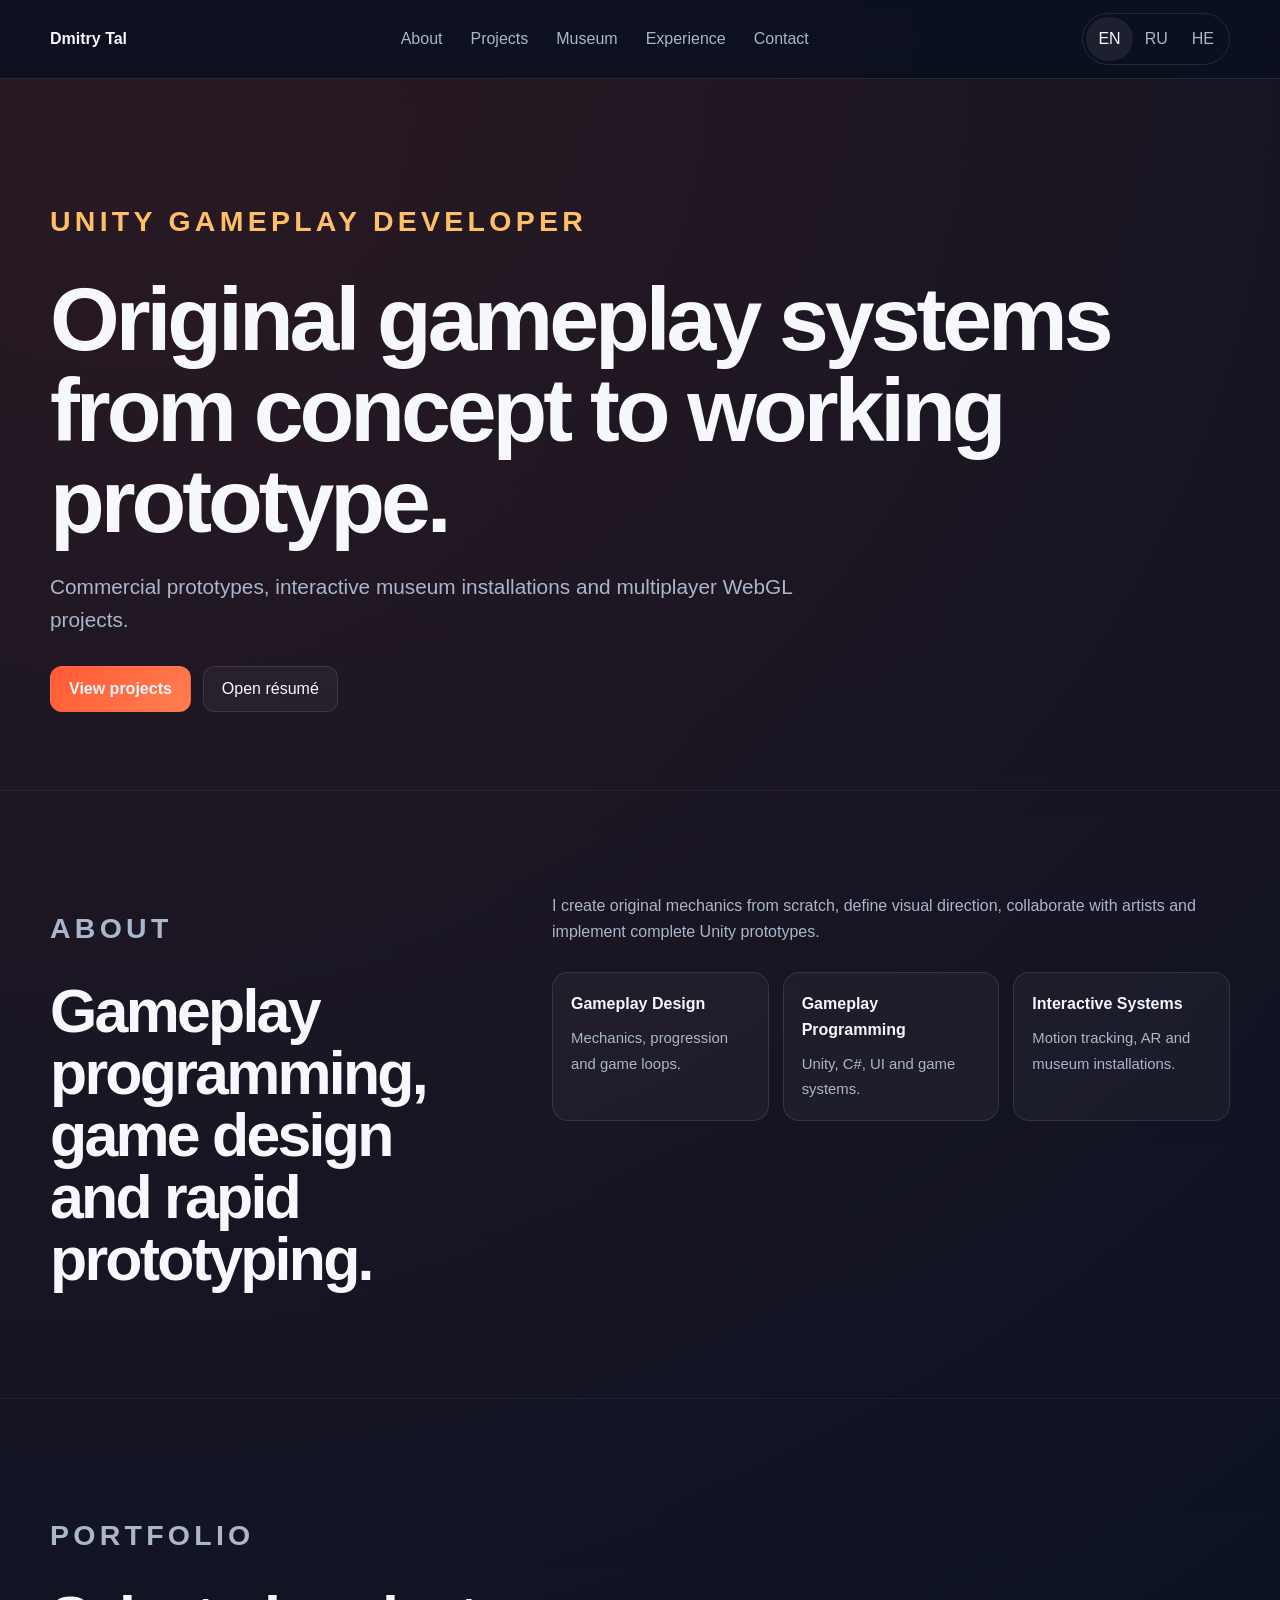
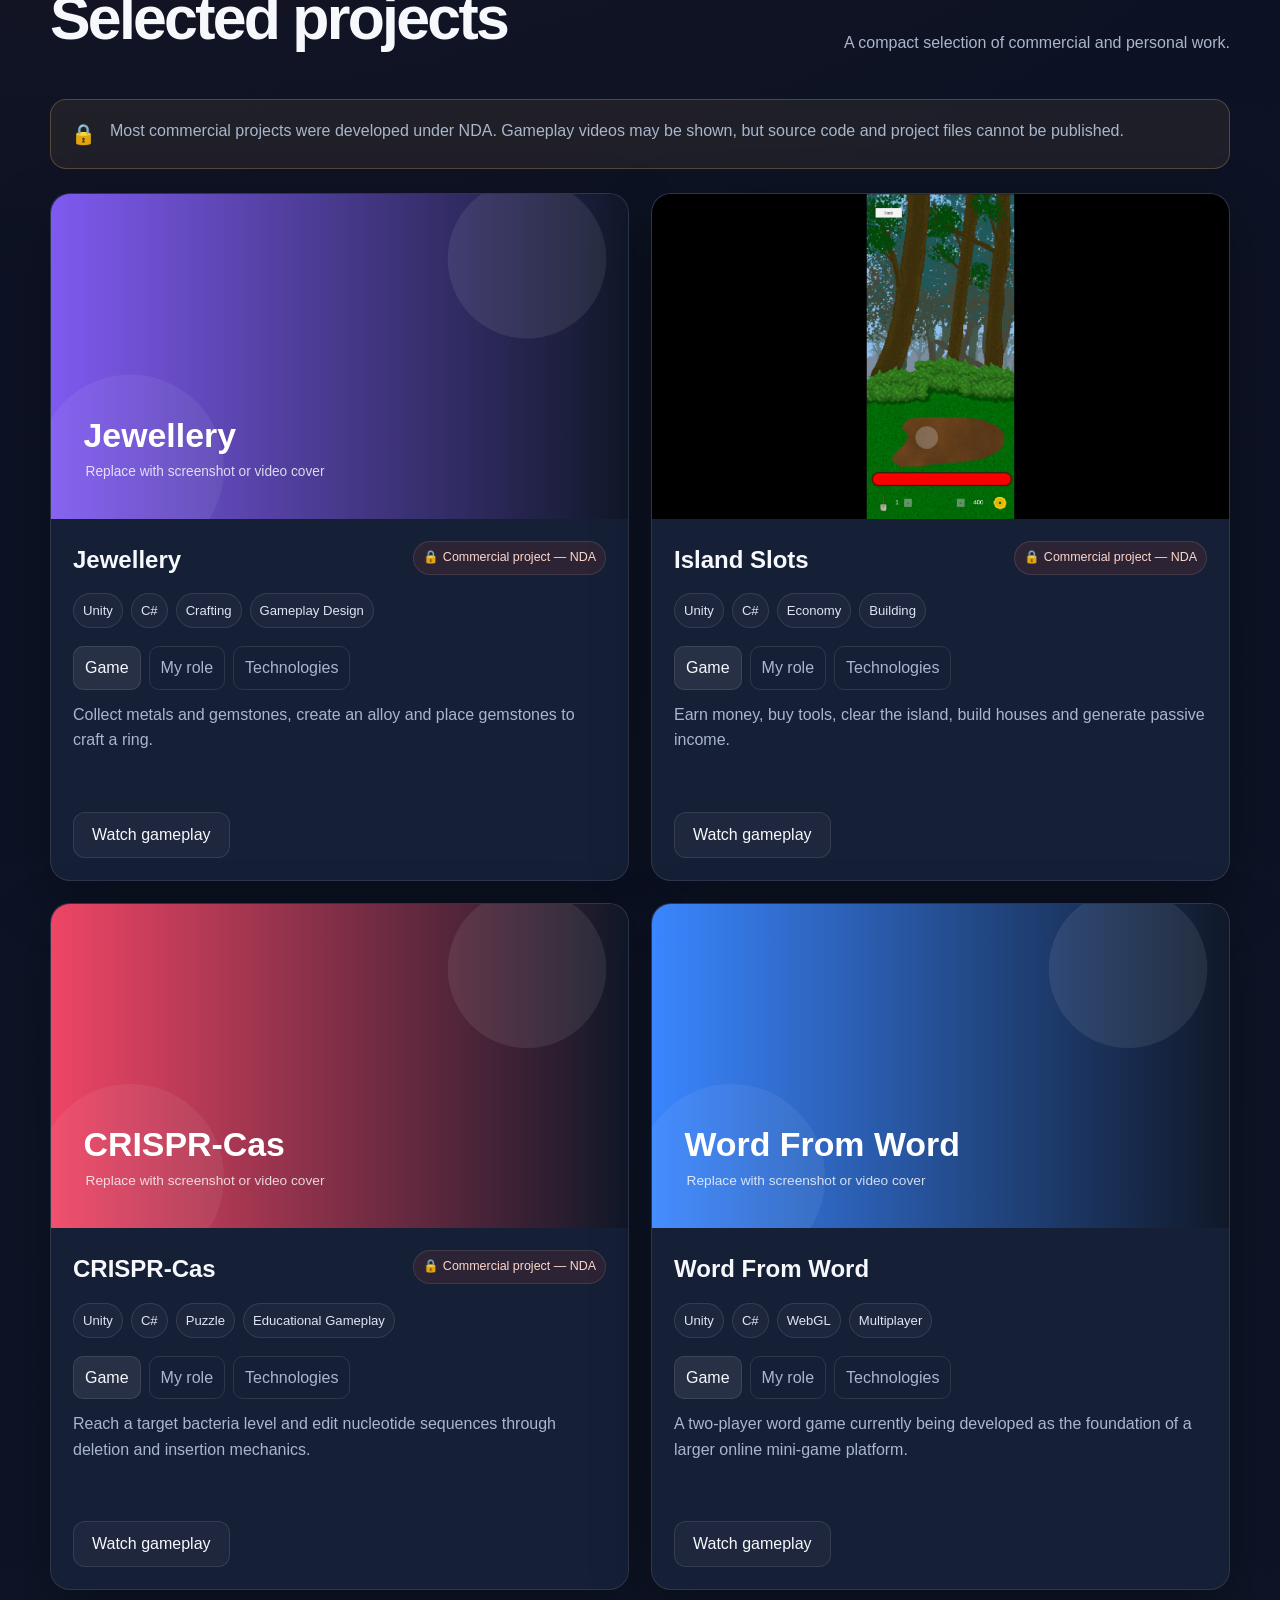
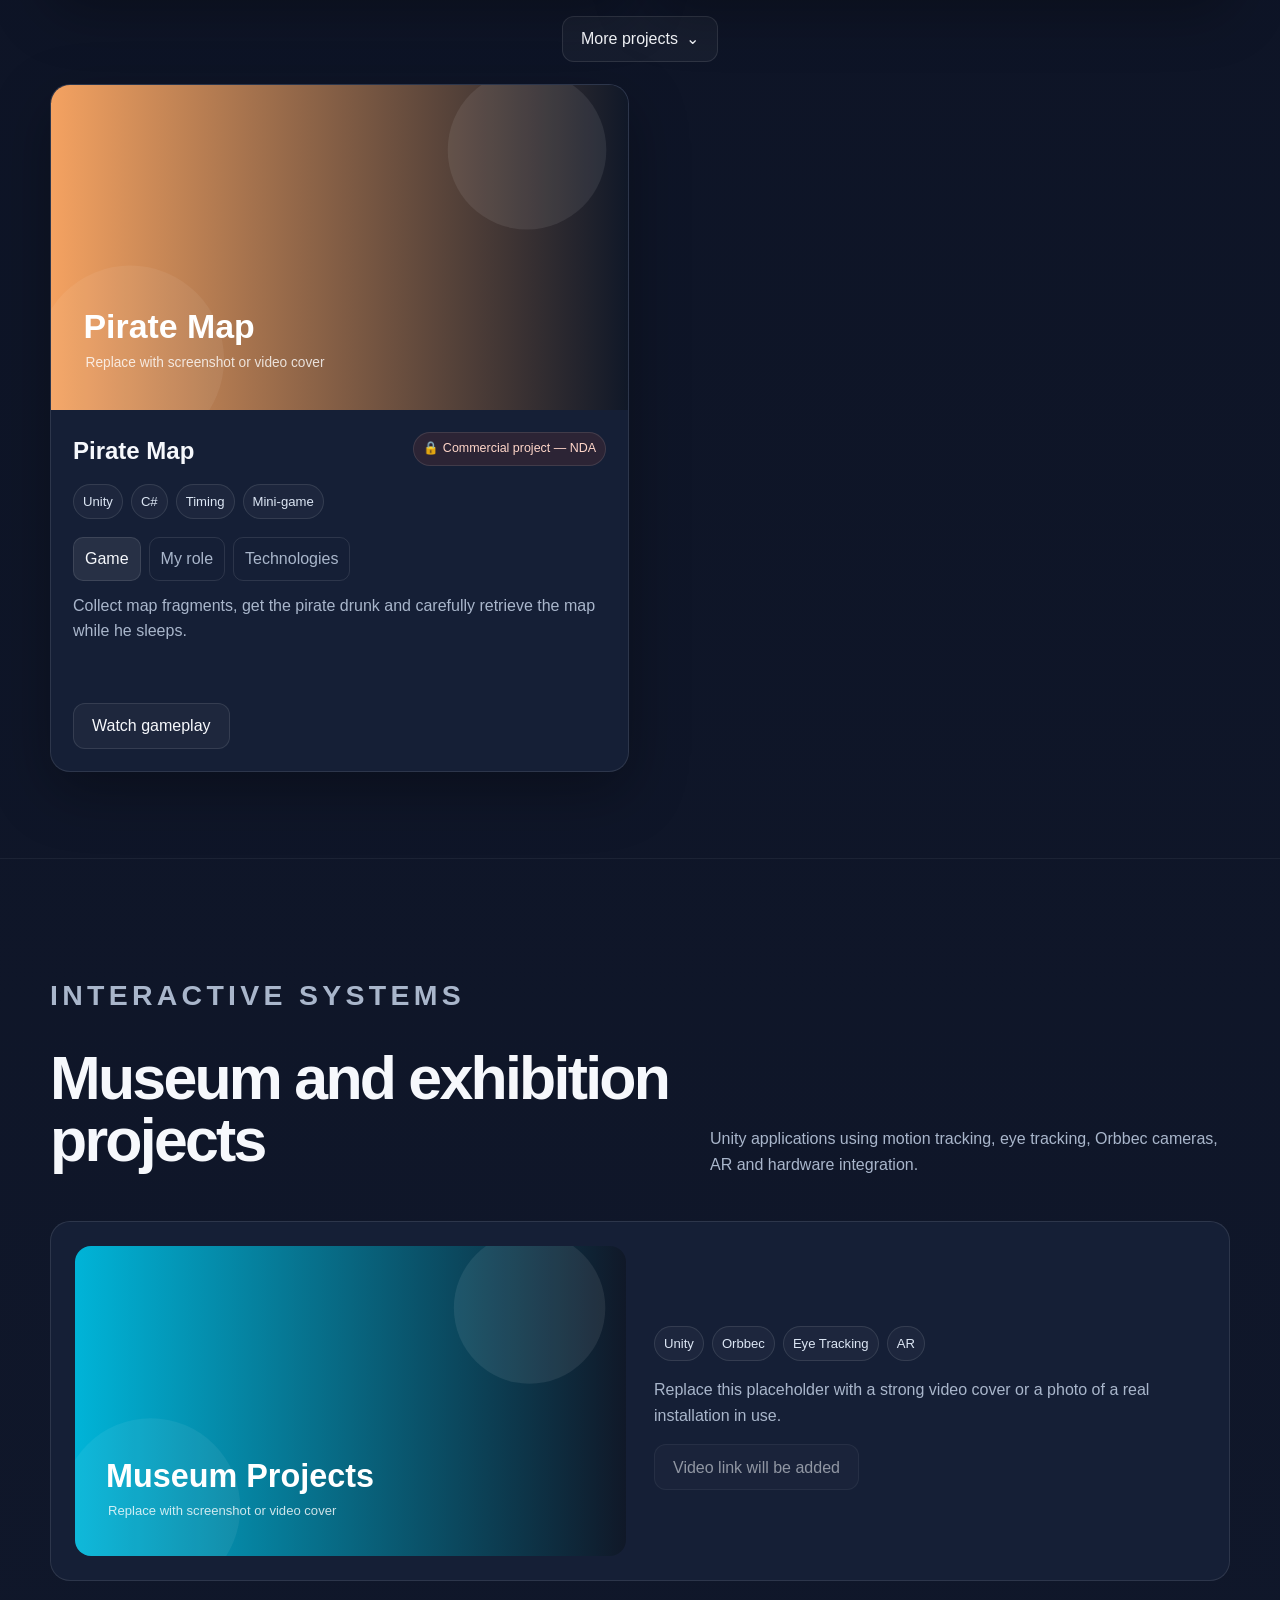
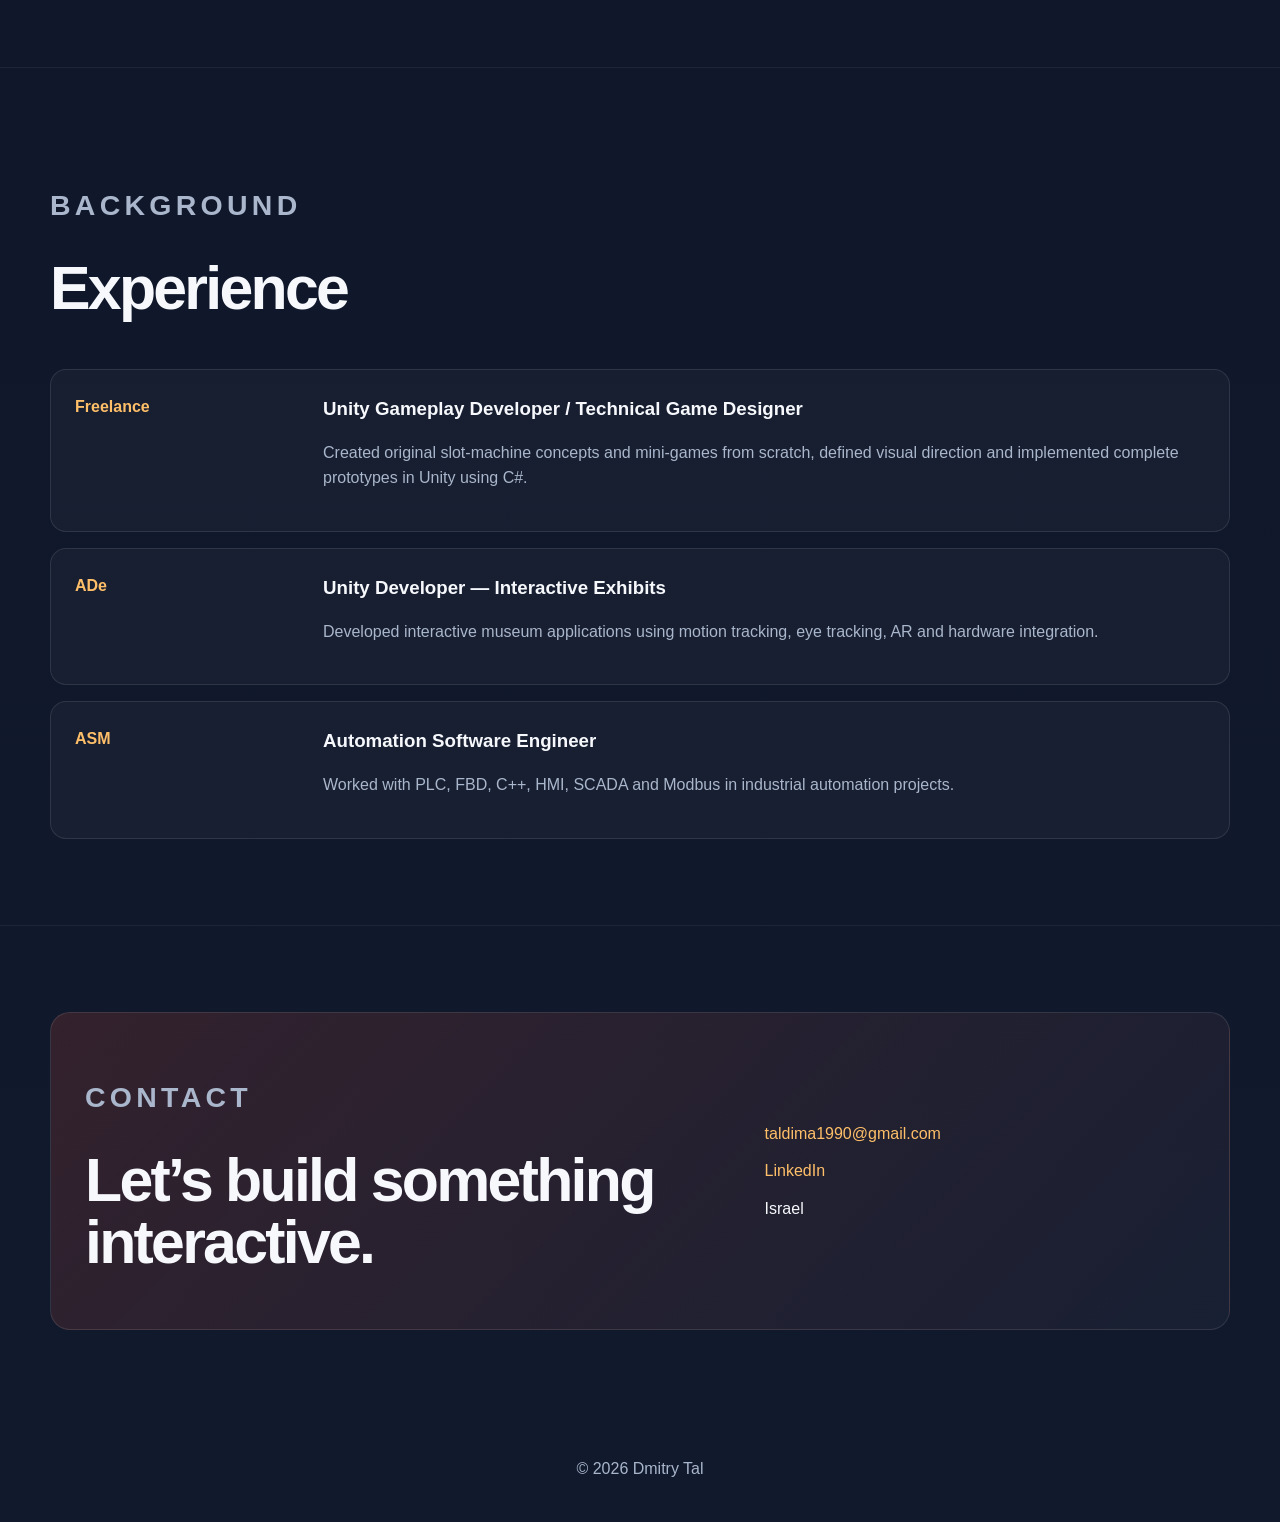
==== index.html @ e50a0d37 "Add files via upload" ====
<!DOCTYPE html>
<html lang="en" dir="ltr">
<head>
  <meta charset="UTF-8" />
  <meta name="viewport" content="width=device-width, initial-scale=1.0" />
  <meta name="description" content="Dmitry Tal — Unity Gameplay Developer portfolio" />
  <title>Dmitry Tal - unity game developer</title>
  <link rel="stylesheet" href="style.css" />
</head>
<body>
  <header class="site-header">
    <div class="container nav-wrap">
      <a class="brand" href="#top" aria-label="XOT Games home">
        <span>
          <strong>Dmitry Tal</strong>
        </span>
      </a>

      <nav class="main-nav" aria-label="Main navigation">
        <a href="#about" data-i18n="nav.about">About</a>
        <a href="#projects" data-i18n="nav.projects">Projects</a>
        <a href="#museum" data-i18n="nav.museum">Museum</a>
        <a href="#experience" data-i18n="nav.experience">Experience</a>
        <a href="#contact" data-i18n="nav.contact">Contact</a>
      </nav>

      <div class="lang-switcher" aria-label="Language selector">
        <button type="button" data-lang="en">EN</button>
        <button type="button" data-lang="ru">RU</button>
        <button type="button" data-lang="he">HE</button>
      </div>
    </div>
  </header>

  <main id="top">
    <section class="hero">
      <div class="container">
        <div class="hero-copy">
          <p class="eyebrow" data-i18n="hero.eyebrow">UNITY GAMEPLAY DEVELOPER</p>
          <h1 data-i18n="hero.title">Original gameplay systems from concept to working prototype.</h1>
          <p class="hero-text" data-i18n="hero.text">
            Commercial prototypes, interactive museum installations and multiplayer WebGL projects.
          </p>
          <div class="hero-actions">
            <a class="button primary" href="#projects" data-i18n="hero.projects">View projects</a>
            <a class="button" href="resume.pdf" target="_blank" rel="noopener" data-i18n="hero.resume">Open résumé</a>
          </div>
        </div>

      </div>
    </section>

    <section id="about" class="section">
      <div class="container two-col">
        <div>
          <p class="section-kicker" data-i18n="about.kicker">ABOUT</p>
          <h2 data-i18n="about.title">Gameplay programming, game design and rapid prototyping.</h2>
        </div>
        <div>
          <p data-i18n="about.text">
            I create original mechanics from scratch, define visual direction, collaborate with artists and implement complete Unity prototypes.
          </p>

          <div class="what-i-do">
            <article><strong data-i18n="about.card1.title">Gameplay Design</strong><span data-i18n="about.card1.text">Mechanics, progression and game loops.</span></article>
            <article><strong data-i18n="about.card2.title">Gameplay Programming</strong><span data-i18n="about.card2.text">Unity, C#, UI and game systems.</span></article>
            <article><strong data-i18n="about.card3.title">Interactive Systems</strong><span data-i18n="about.card3.text">Motion tracking, AR and museum installations.</span></article>
          </div>
        </div>
      </div>
    </section>

    <section id="projects" class="section">
      <div class="container">
        <div class="section-head">
          <div>
            <p class="section-kicker" data-i18n="projects.kicker">PORTFOLIO</p>
            <h2 data-i18n="projects.title">Selected projects</h2>
          </div>
          <p data-i18n="projects.subtitle">A compact selection of commercial and personal work.</p>
        </div>

        <div class="nda-notice">
          <span class="lock">🔒</span>
          <p data-i18n="projects.nda">
            Most commercial projects were developed under NDA. Gameplay videos may be shown, but source code and project files cannot be published.
          </p>
        </div>

        <div id="featuredProjects" class="project-grid"></div>

        <div class="more-wrap">
          <button id="moreProjectsButton" class="button more-button" type="button" aria-expanded="false">
            <span data-i18n="projects.more">More projects</span>
            <span class="chevron">⌄</span>
          </button>
        </div>

        <div id="moreProjects" class="project-grid project-grid-more" hidden></div>
      </div>
    </section>

    <section id="museum" class="section">
      <div class="container">
        <div class="section-head">
          <div>
            <p class="section-kicker" data-i18n="museum.kicker">INTERACTIVE SYSTEMS</p>
            <h2 data-i18n="museum.title">Museum and exhibition projects</h2>
          </div>
          <p data-i18n="museum.text">Unity applications using motion tracking, eye tracking, Orbbec cameras, AR and hardware integration.</p>
        </div>

        <article class="museum-card">
          <img src="assets/images/museum.svg" alt="Museum projects placeholder" />
          <div>
            <div class="tags">
              <span>Unity</span><span>Orbbec</span><span>Eye Tracking</span><span>AR</span>
            </div>
            <p data-i18n="museum.card">Replace this placeholder with a strong video cover or a photo of a real installation in use.</p>
            <button class="button disabled" type="button" disabled data-i18n="common.videoSoon">Video link will be added</button>
          </div>
        </article>
      </div>
    </section>

    <section id="experience" class="section">
      <div class="container">
        <div class="section-head">
          <div>
            <p class="section-kicker" data-i18n="experience.kicker">BACKGROUND</p>
            <h2 data-i18n="experience.title">Experience</h2>
          </div>
        </div>

        <div class="timeline">
          <article>
            <div class="time-label">Freelance</div>
            <div>
              <h3 data-i18n="experience.freelance.title">Unity Gameplay Developer / Technical Game Designer</h3>
              <p data-i18n="experience.freelance.text">Created original slot-machine concepts and mini-games from scratch, defined visual direction and implemented complete prototypes in Unity using C#.</p>
            </div>
          </article>

          <article>
            <div class="time-label">ADe</div>
            <div>
              <h3 data-i18n="experience.ade.title">Unity Developer — Interactive Exhibits</h3>
              <p data-i18n="experience.ade.text">Developed interactive museum applications using motion tracking, eye tracking, AR and hardware integration.</p>
            </div>
          </article>

          <article>
            <div class="time-label">ASM</div>
            <div>
              <h3 data-i18n="experience.asm.title">Automation Software Engineer</h3>
              <p data-i18n="experience.asm.text">Worked with PLC, FBD, C++, HMI, SCADA and Modbus in industrial automation projects.</p>
            </div>
          </article>
        </div>
      </div>
    </section>

    <section id="contact" class="section">
      <div class="container contact-card">
        <div>
          <p class="section-kicker" data-i18n="contact.kicker">CONTACT</p>
          <h2 data-i18n="contact.title">Let’s build something interactive.</h2>
        </div>
        <div class="contact-links">
          <a href="mailto:taldima1990@gmail.com">taldima1990@gmail.com</a>
          <a href="https://www.linkedin.com/in/dmitrital" target="_blank" rel="noopener">LinkedIn</a>
          <span data-i18n="contact.location">Israel</span>
        </div>
      </div>
    </section>
  </main>

  <footer>
    © <span id="year"></span> Dmitry Tal
  </footer>

  <div id="videoModal" class="modal" hidden>
    <div class="modal-backdrop" data-close-modal></div>
    <div class="modal-dialog" role="dialog" aria-modal="true" aria-labelledby="videoTitle">
      <button class="modal-close" type="button" data-close-modal aria-label="Close">×</button>
      <h3 id="videoTitle"></h3>
      <div class="video-frame">
        <p data-i18n="common.videoPlaceholder">Insert YouTube embed here.</p>
      </div>
    </div>
  </div>

  <script src="script.js"></script>
</body>
</html>
---- style.css ----
:root{
  --bg:#0b1020;
  --bg2:#11192d;
  --panel:#151f36;
  --panel2:#1b2947;
  --text:#f6f8fc;
  --muted:#a9b6cb;
  --accent:#ff5a36;
  --accent2:#ffbf69;
  --line:rgba(255,255,255,.10);
  --shadow:0 20px 60px rgba(0,0,0,.30);
  --radius:20px;
  --max:1180px;
}
*{box-sizing:border-box}
html{scroll-behavior:smooth;scroll-padding-top:94px}
body{
  margin:0;
  background:
    radial-gradient(circle at 10% 0%,rgba(255,90,54,.13),transparent 30%),
    linear-gradient(180deg,var(--bg),var(--bg2));
  color:var(--text);
  font-family:Inter,Arial,Helvetica,sans-serif;
  line-height:1.6;
}
body[dir="rtl"]{font-family:Arial,"Noto Sans Hebrew",sans-serif}
img{display:block;max-width:100%}
a{color:inherit}
button{font:inherit}
.container{width:min(calc(100% - 32px),var(--max));margin:auto}
.site-header{
  position:sticky;top:0;z-index:50;
  background:rgba(11,16,32,.90);
  backdrop-filter:blur(14px);
  border-bottom:1px solid var(--line);
}
.nav-wrap{min-height:78px;display:flex;align-items:center;justify-content:space-between;gap:20px}
.brand{display:flex;align-items:center;gap:12px;text-decoration:none;min-width:max-content}
.brand img{width:54px;height:54px;border-radius:14px;object-fit:cover}
.brand span{display:grid;line-height:1.05}
.brand strong{font-size:1rem}
.brand small{color:var(--muted);margin-top:5px}
.main-nav{display:flex;gap:4px;overflow-x:auto;scrollbar-width:none}
.main-nav::-webkit-scrollbar{display:none}
.main-nav a,.lang-switcher button{
  padding:9px 12px;border-radius:999px;text-decoration:none;color:var(--muted);
  border:0;background:transparent;white-space:nowrap;cursor:pointer
}
.main-nav a:hover,.lang-switcher button:hover,.lang-switcher button.active{
  color:var(--text);background:rgba(255,255,255,.07)
}
.lang-switcher{display:flex;padding:3px;border:1px solid var(--line);border-radius:999px}
.hero{padding:92px 0 78px}
.hero-grid{display:grid;grid-template-columns:1.25fr .75fr;align-items:center;gap:48px}
.eyebrow,.section-kicker{color:var(--accent2);font-size:1.78rem;font-weight:800;letter-spacing:.15em}
.hero h1,.section h2{letter-spacing:-.045em;line-height:1.02}
.hero h1{font-size:clamp(3rem,7vw,6rem);margin:12px 0 22px}
.hero-text{font-size:clamp(1.05rem,2vw,1.3rem);max-width:760px;color:var(--muted)}
.hero-actions{display:flex;gap:12px;flex-wrap:wrap;margin-top:30px}
.button{
  min-height:46px;display:inline-flex;align-items:center;justify-content:center;
  gap:8px;padding:0 18px;border:1px solid var(--line);border-radius:12px;
  color:var(--text);background:rgba(255,255,255,.04);text-decoration:none;cursor:pointer
}
.button:hover{background:rgba(255,255,255,.09);transform:translateY(-1px)}
.button.primary{background:linear-gradient(135deg,var(--accent),#ff7f50);border-color:transparent;font-weight:800}
.button.disabled{opacity:.55;cursor:not-allowed}
.hero-logo-panel{
  max-width:430px;justify-self:end;padding:22px;border:1px solid var(--line);
  border-radius:28px;background:rgba(255,255,255,.035);box-shadow:var(--shadow)
}
.hero-logo-panel img{border-radius:22px}
.section{padding:86px 0;border-top:1px solid rgba(255,255,255,.055)}
.two-col{display:grid;grid-template-columns:.8fr 1.2fr;gap:50px}
.section h2{font-size:clamp(2.1rem,5vw,3.8rem);margin:8px 0 22px}
.section p{color:var(--muted)}
.what-i-do{display:grid;grid-template-columns:repeat(3,1fr);gap:14px;margin-top:28px}
.what-i-do article{padding:18px;border:1px solid var(--line);border-radius:16px;background:rgba(255,255,255,.035)}
.what-i-do strong{display:block;margin-bottom:8px}
.what-i-do span{color:var(--muted);font-size:.93rem}
.section-head{display:flex;align-items:end;justify-content:space-between;gap:30px;margin-bottom:28px}
.section-head>p{max-width:520px}
.nda-notice{
  display:flex;gap:14px;align-items:flex-start;padding:18px 20px;margin-bottom:24px;
  border:1px solid rgba(255,191,105,.25);border-radius:16px;background:rgba(255,191,105,.07)
}
.nda-notice p{margin:0}.lock{font-size:1.25rem}
.project-grid{display:grid;grid-template-columns:repeat(2,minmax(0,1fr));gap:22px}
.project-grid-more{margin-top:22px}
.project-card{
  position:relative;overflow:hidden;border:1px solid var(--line);border-radius:var(--radius);
  background:var(--panel);box-shadow:var(--shadow)
}
.project-card img{width:100%;aspect-ratio:16/9;object-fit:cover}
.project-body{padding:22px}
.project-title-row{display:flex;align-items:start;justify-content:space-between;gap:16px}
.project-title-row h3{margin:0;font-size:1.5rem}
.nda-badge{font-size:.78rem;padding:6px 9px;border:1px solid var(--line);border-radius:999px;color:#ffd6c9;background:rgba(255,90,54,.10);white-space:nowrap}
.tags{display:flex;flex-wrap:wrap;gap:8px;margin:14px 0}
.tags span{padding:6px 9px;border-radius:999px;border:1px solid var(--line);font-size:.82rem;color:#dce6f4;background:rgba(255,255,255,.035)}
.tabs{display:flex;flex-wrap:wrap;gap:8px;margin:18px 0 12px}
.tab-btn{border:1px solid var(--line);background:transparent;color:var(--muted);padding:8px 11px;border-radius:10px;cursor:pointer}
.tab-btn.active{color:var(--text);background:rgba(255,255,255,.08)}
.tab-panel{display:none;color:var(--muted);min-height:92px}
.tab-panel.active{display:block}
.project-actions{display:flex;gap:10px;flex-wrap:wrap;margin-top:18px}
.more-wrap{text-align:center;margin-top:26px}
.more-button .chevron{transition:.2s}
.more-button[aria-expanded="true"] .chevron{transform:rotate(180deg)}
.museum-card{
  display:grid;grid-template-columns:1fr 1fr;gap:28px;align-items:center;
  padding:24px;border:1px solid var(--line);border-radius:var(--radius);background:var(--panel)
}
.museum-card img{border-radius:16px}
.timeline{display:grid;gap:16px}
.timeline article{
  display:grid;grid-template-columns:220px 1fr;gap:28px;padding:24px;
  border:1px solid var(--line);border-radius:16px;background:rgba(255,255,255,.03)
}
.time-label{color:var(--accent2);font-weight:800}
.timeline h3{margin:0 0 8px}
.contact-card{
  display:grid;grid-template-columns:1.2fr .8fr;gap:34px;padding:34px;
  border:1px solid var(--line);border-radius:var(--radius);
  background:linear-gradient(135deg,rgba(255,90,54,.15),rgba(255,255,255,.03))
}
.contact-links{display:grid;align-content:center;gap:12px}
.contact-links a{color:var(--accent2);text-decoration:none}
footer{text-align:center;padding:40px 20px;color:var(--muted)}
.modal{position:fixed;inset:0;z-index:100}
.modal-backdrop{position:absolute;inset:0;background:rgba(0,0,0,.76)}
.modal-dialog{
  position:relative;z-index:1;width:min(900px,calc(100% - 32px));margin:8vh auto 0;
  padding:24px;border:1px solid var(--line);border-radius:20px;background:#10182b;box-shadow:var(--shadow)
}
.modal-close{position:absolute;top:12px;inset-inline-end:14px;width:38px;height:38px;border:0;border-radius:50%;background:rgba(255,255,255,.08);color:white;font-size:1.4rem;cursor:pointer}
.video-frame{aspect-ratio:16/9;display:grid;place-items:center;border:1px dashed var(--line);border-radius:14px;color:var(--muted);background:#0a0f1c}
@media(max-width:900px){
  .nav-wrap{align-items:flex-start;flex-direction:column;padding:12px 0}
  .main-nav{width:100%}
  .hero-grid,.two-col,.museum-card,.contact-card{grid-template-columns:1fr}
  .hero-logo-panel{justify-self:start;max-width:320px}
  .what-i-do{grid-template-columns:1fr}
  .project-grid{grid-template-columns:1fr}
  .timeline article{grid-template-columns:1fr}
  .section-head{align-items:start;flex-direction:column}
  html{scroll-padding-top:150px}
}
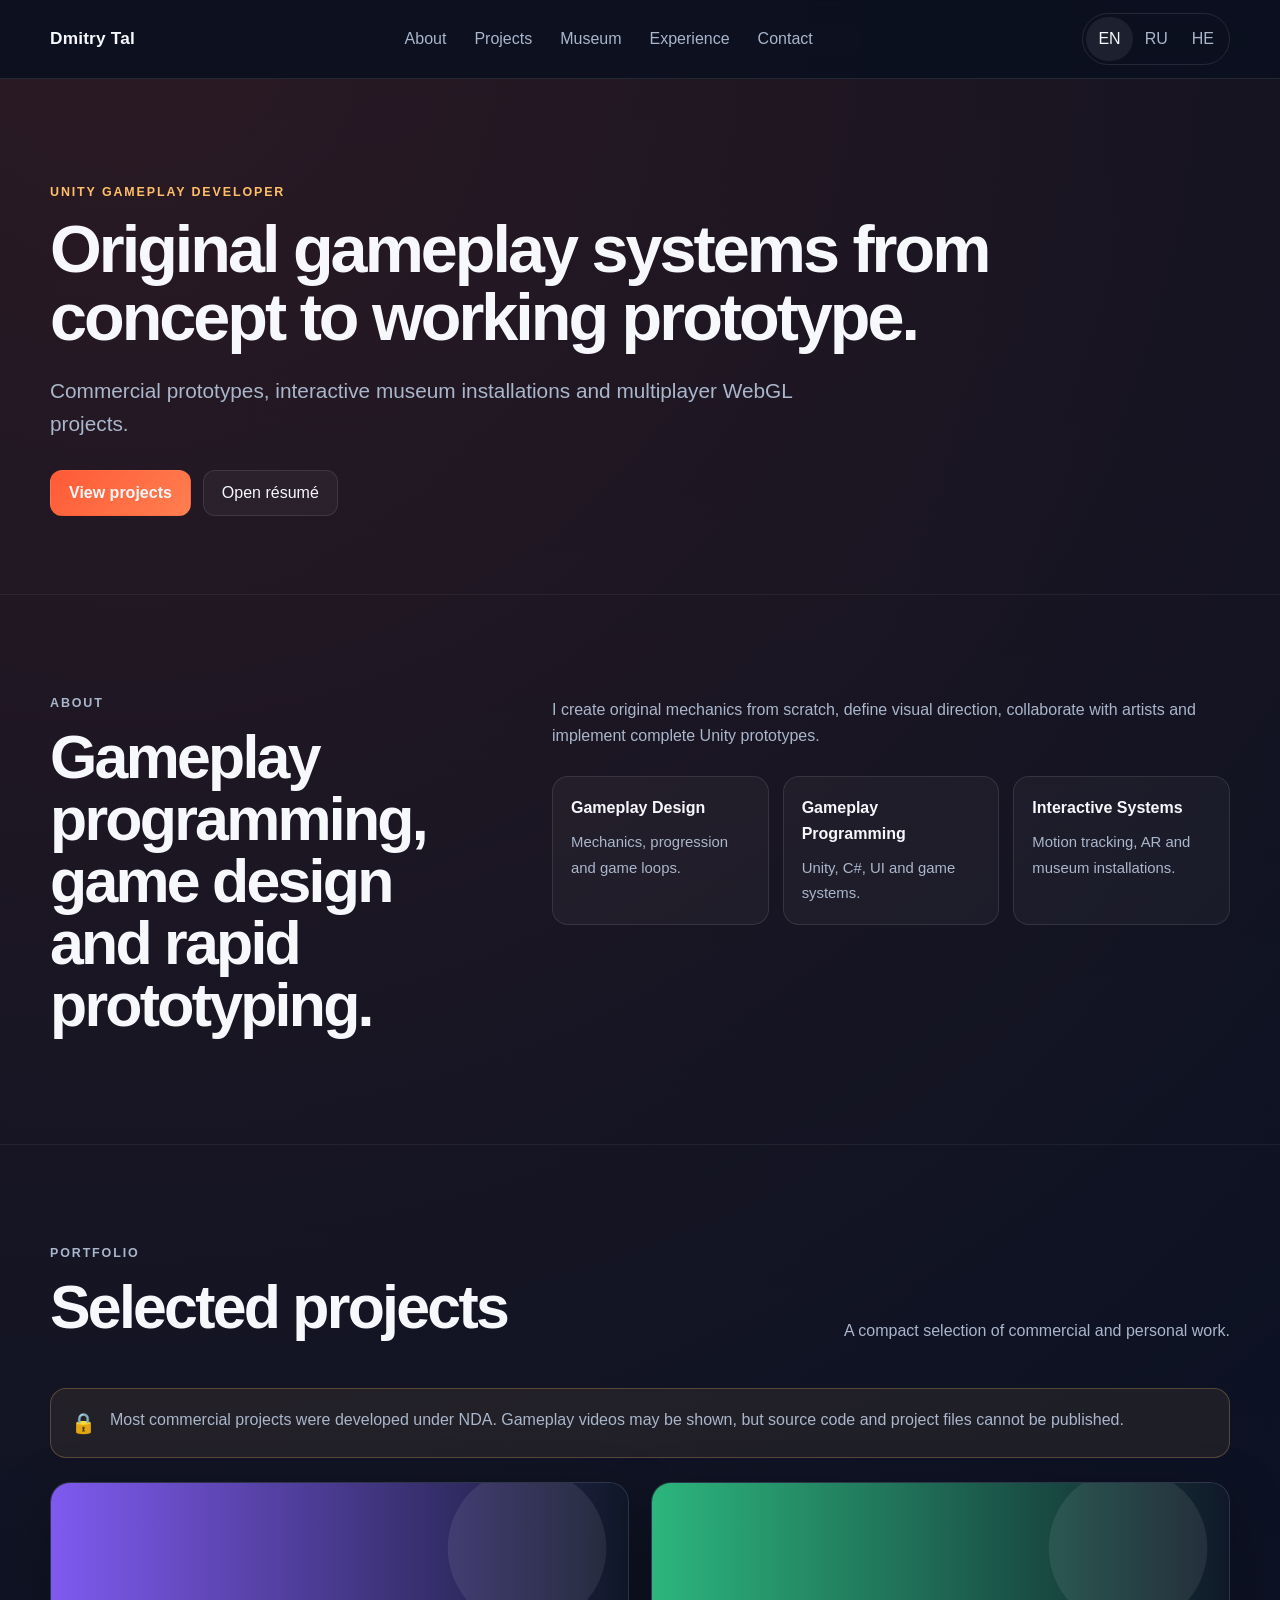
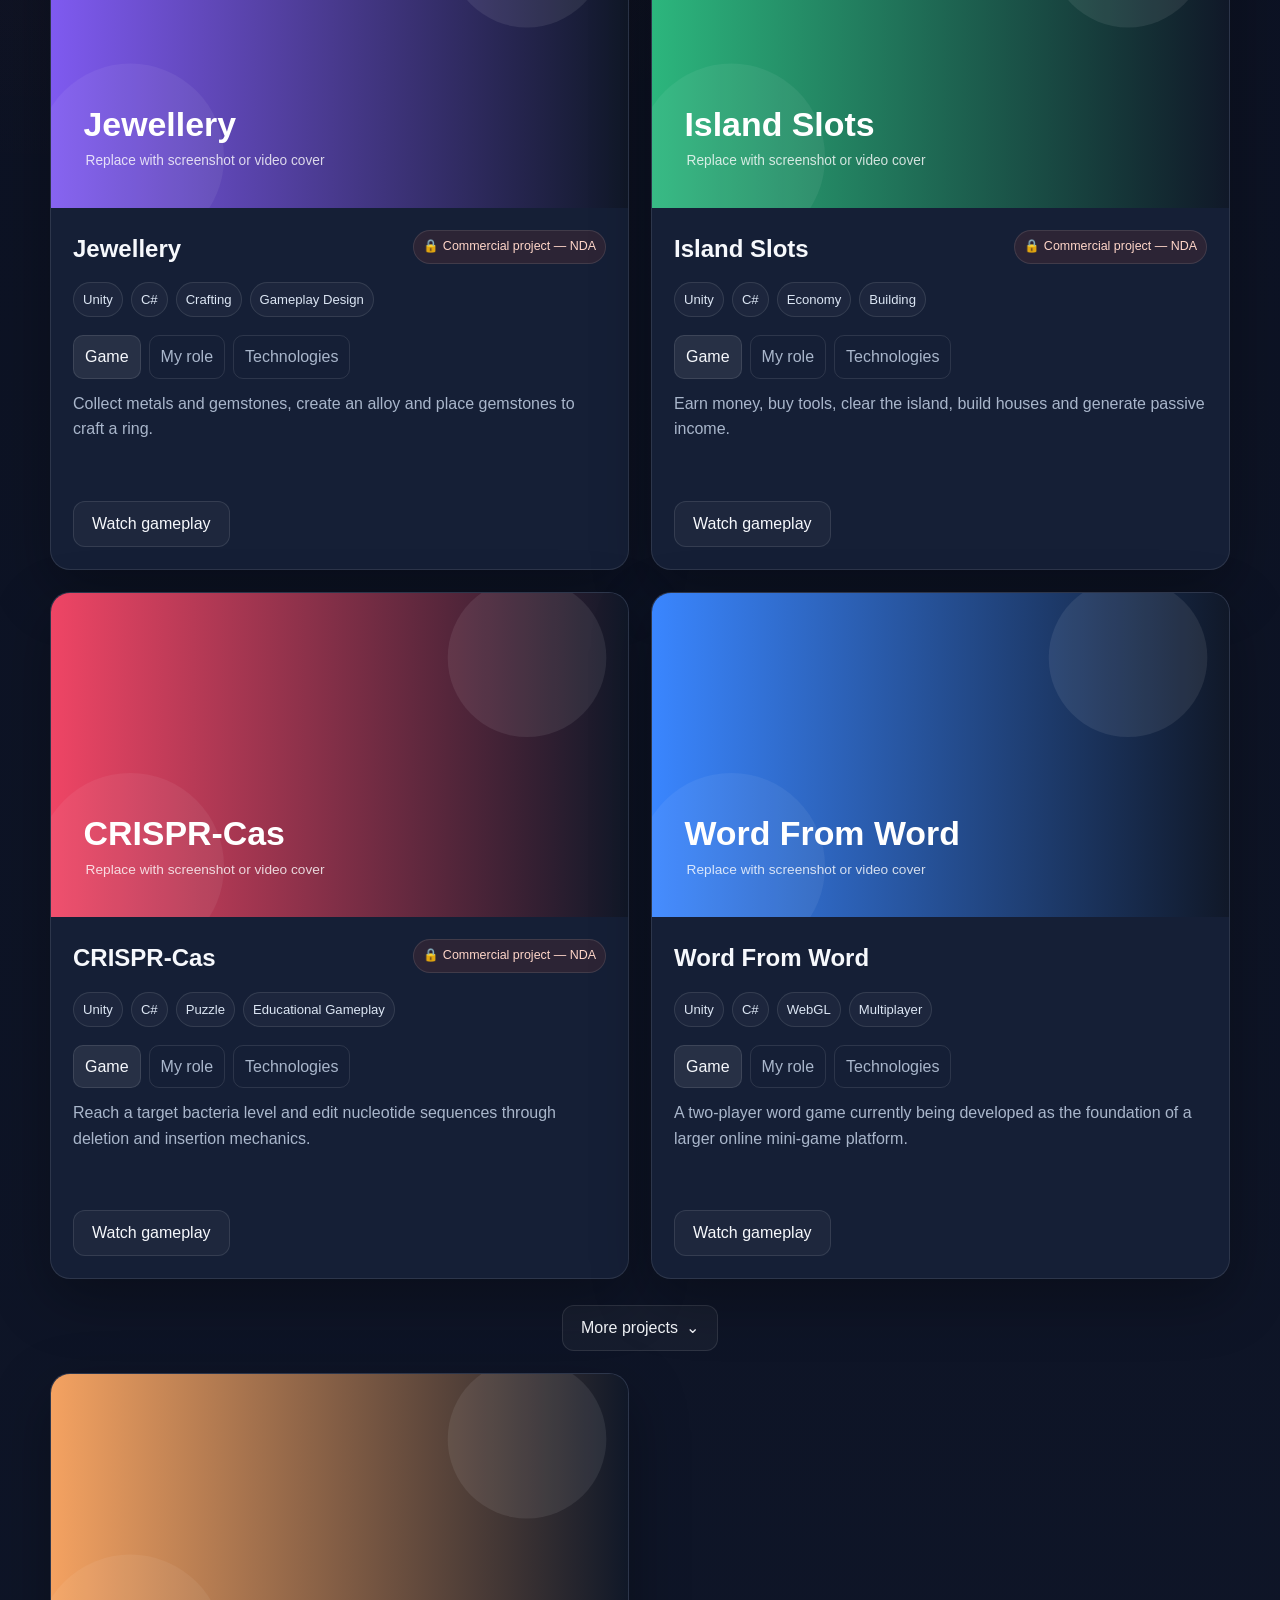
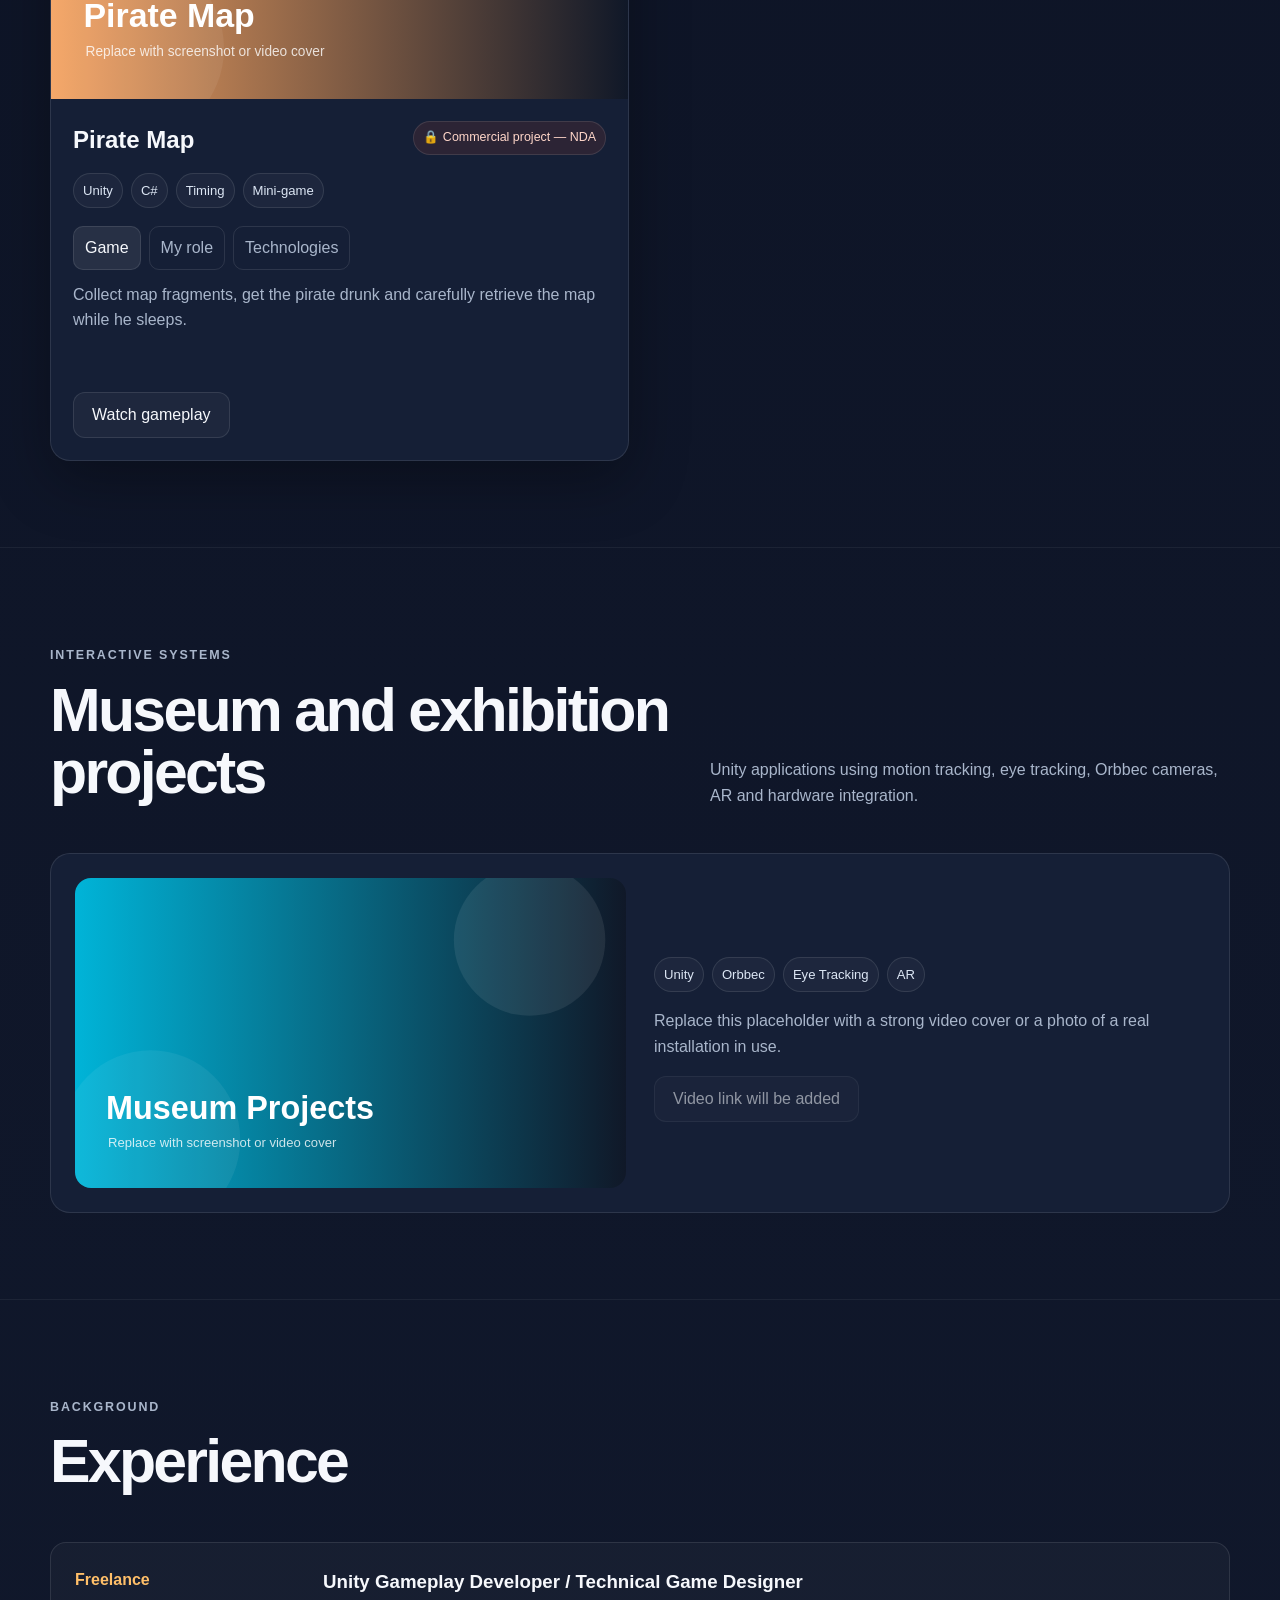
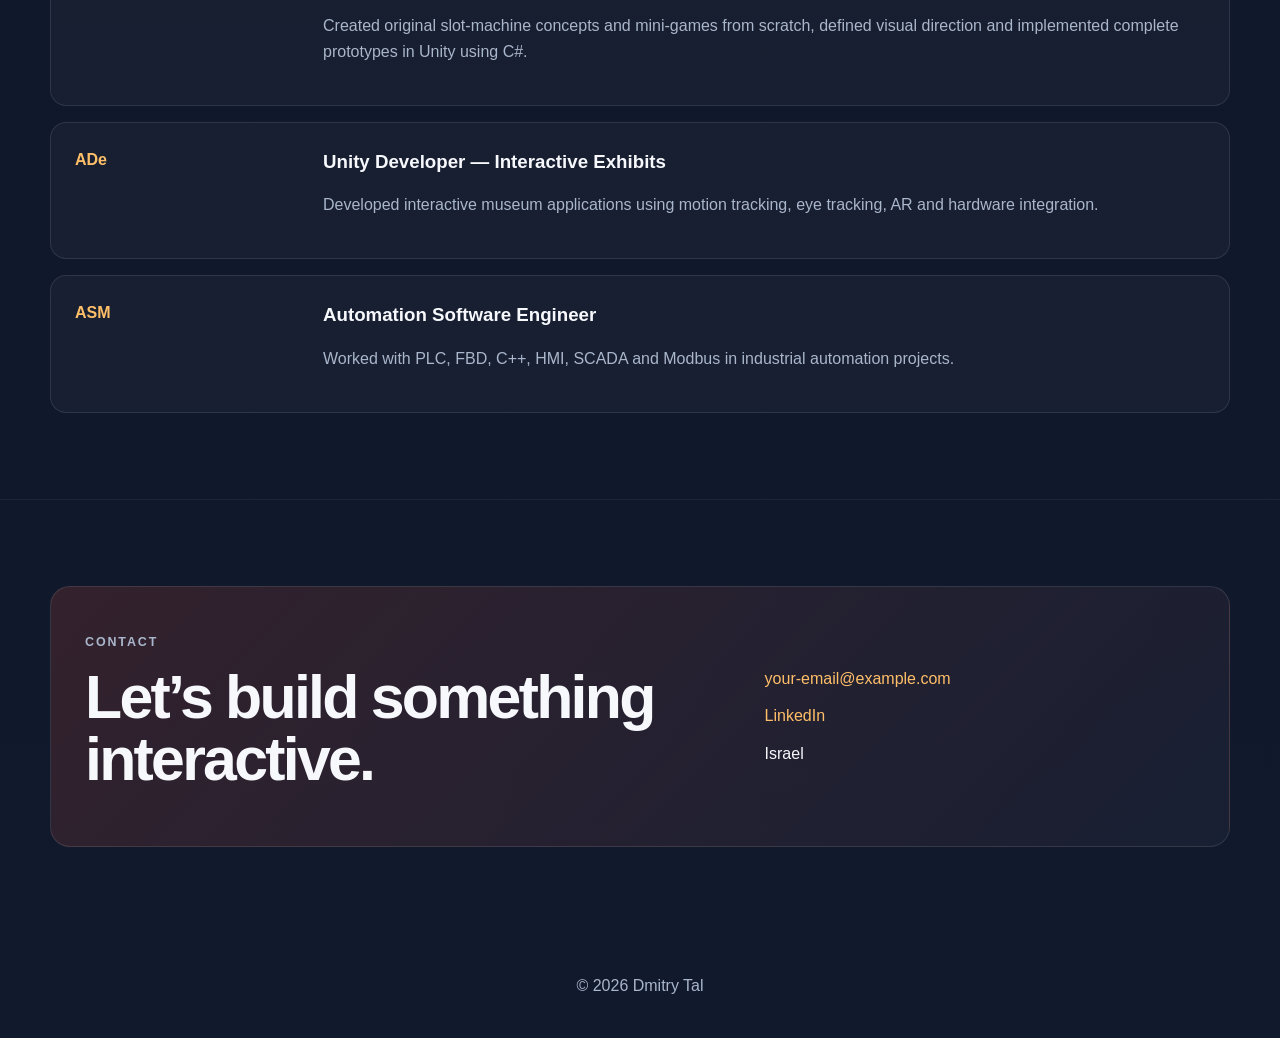
==== commit 523317e2: "Add files via upload" ====
--- a/index.html
+++ b/index.html
@@ -4,16 +4,14 @@
   <meta charset="UTF-8" />
   <meta name="viewport" content="width=device-width, initial-scale=1.0" />
   <meta name="description" content="Dmitry Tal — Unity Gameplay Developer portfolio" />
-  <title>Dmitry Tal - unity game developer</title>
+  <title>Dmitry Tal — Unity Gameplay Developer</title>
   <link rel="stylesheet" href="style.css" />
 </head>
 <body>
   <header class="site-header">
     <div class="container nav-wrap">
-      <a class="brand" href="#top" aria-label="XOT Games home">
-        <span>
-          <strong>Dmitry Tal</strong>
-        </span>
+      <a class="brand" href="#top" aria-label="Dmitry Tal home">
+        <strong>Dmitry Tal</strong>
       </a>
 
       <nav class="main-nav" aria-label="Main navigation">
@@ -34,7 +32,7 @@
 
   <main id="top">
     <section class="hero">
-      <div class="container">
+      <div class="container hero-grid">
         <div class="hero-copy">
           <p class="eyebrow" data-i18n="hero.eyebrow">UNITY GAMEPLAY DEVELOPER</p>
           <h1 data-i18n="hero.title">Original gameplay systems from concept to working prototype.</h1>
@@ -167,7 +165,7 @@
           <h2 data-i18n="contact.title">Let’s build something interactive.</h2>
         </div>
         <div class="contact-links">
-          <a href="mailto:taldima1990@gmail.com">taldima1990@gmail.com</a>
+          <a href="mailto:your-email@example.com">your-email@example.com</a>
           <a href="https://www.linkedin.com/in/dmitrital" target="_blank" rel="noopener">LinkedIn</a>
           <span data-i18n="contact.location">Israel</span>
         </div>
--- a/style.css
+++ b/style.css
@@ -36,10 +36,7 @@
 }
 .nav-wrap{min-height:78px;display:flex;align-items:center;justify-content:space-between;gap:20px}
 .brand{display:flex;align-items:center;gap:12px;text-decoration:none;min-width:max-content}
-.brand img{width:54px;height:54px;border-radius:14px;object-fit:cover}
-.brand span{display:grid;line-height:1.05}
-.brand strong{font-size:1rem}
-.brand small{color:var(--muted);margin-top:5px}
+.brand strong{font-size:1.08rem;letter-spacing:.01em}
 .main-nav{display:flex;gap:4px;overflow-x:auto;scrollbar-width:none}
 .main-nav::-webkit-scrollbar{display:none}
 .main-nav a,.lang-switcher button{
@@ -51,10 +48,10 @@
 }
 .lang-switcher{display:flex;padding:3px;border:1px solid var(--line);border-radius:999px}
 .hero{padding:92px 0 78px}
-.hero-grid{display:grid;grid-template-columns:1.25fr .75fr;align-items:center;gap:48px}
-.eyebrow,.section-kicker{color:var(--accent2);font-size:1.78rem;font-weight:800;letter-spacing:.15em}
+.hero-grid{display:block}
+.eyebrow,.section-kicker{color:var(--accent2);font-size:.78rem;font-weight:800;letter-spacing:.15em}
 .hero h1,.section h2{letter-spacing:-.045em;line-height:1.02}
-.hero h1{font-size:clamp(3rem,7vw,6rem);margin:12px 0 22px}
+.hero h1{font-size:clamp(2.6rem,5.2vw,4.6rem);max-width:1000px;margin:12px 0 22px}
 .hero-text{font-size:clamp(1.05rem,2vw,1.3rem);max-width:760px;color:var(--muted)}
 .hero-actions{display:flex;gap:12px;flex-wrap:wrap;margin-top:30px}
 .button{
@@ -65,11 +62,6 @@
 .button:hover{background:rgba(255,255,255,.09);transform:translateY(-1px)}
 .button.primary{background:linear-gradient(135deg,var(--accent),#ff7f50);border-color:transparent;font-weight:800}
 .button.disabled{opacity:.55;cursor:not-allowed}
-.hero-logo-panel{
-  max-width:430px;justify-self:end;padding:22px;border:1px solid var(--line);
-  border-radius:28px;background:rgba(255,255,255,.035);box-shadow:var(--shadow)
-}
-.hero-logo-panel img{border-radius:22px}
 .section{padding:86px 0;border-top:1px solid rgba(255,255,255,.055)}
 .two-col{display:grid;grid-template-columns:.8fr 1.2fr;gap:50px}
 .section h2{font-size:clamp(2.1rem,5vw,3.8rem);margin:8px 0 22px}
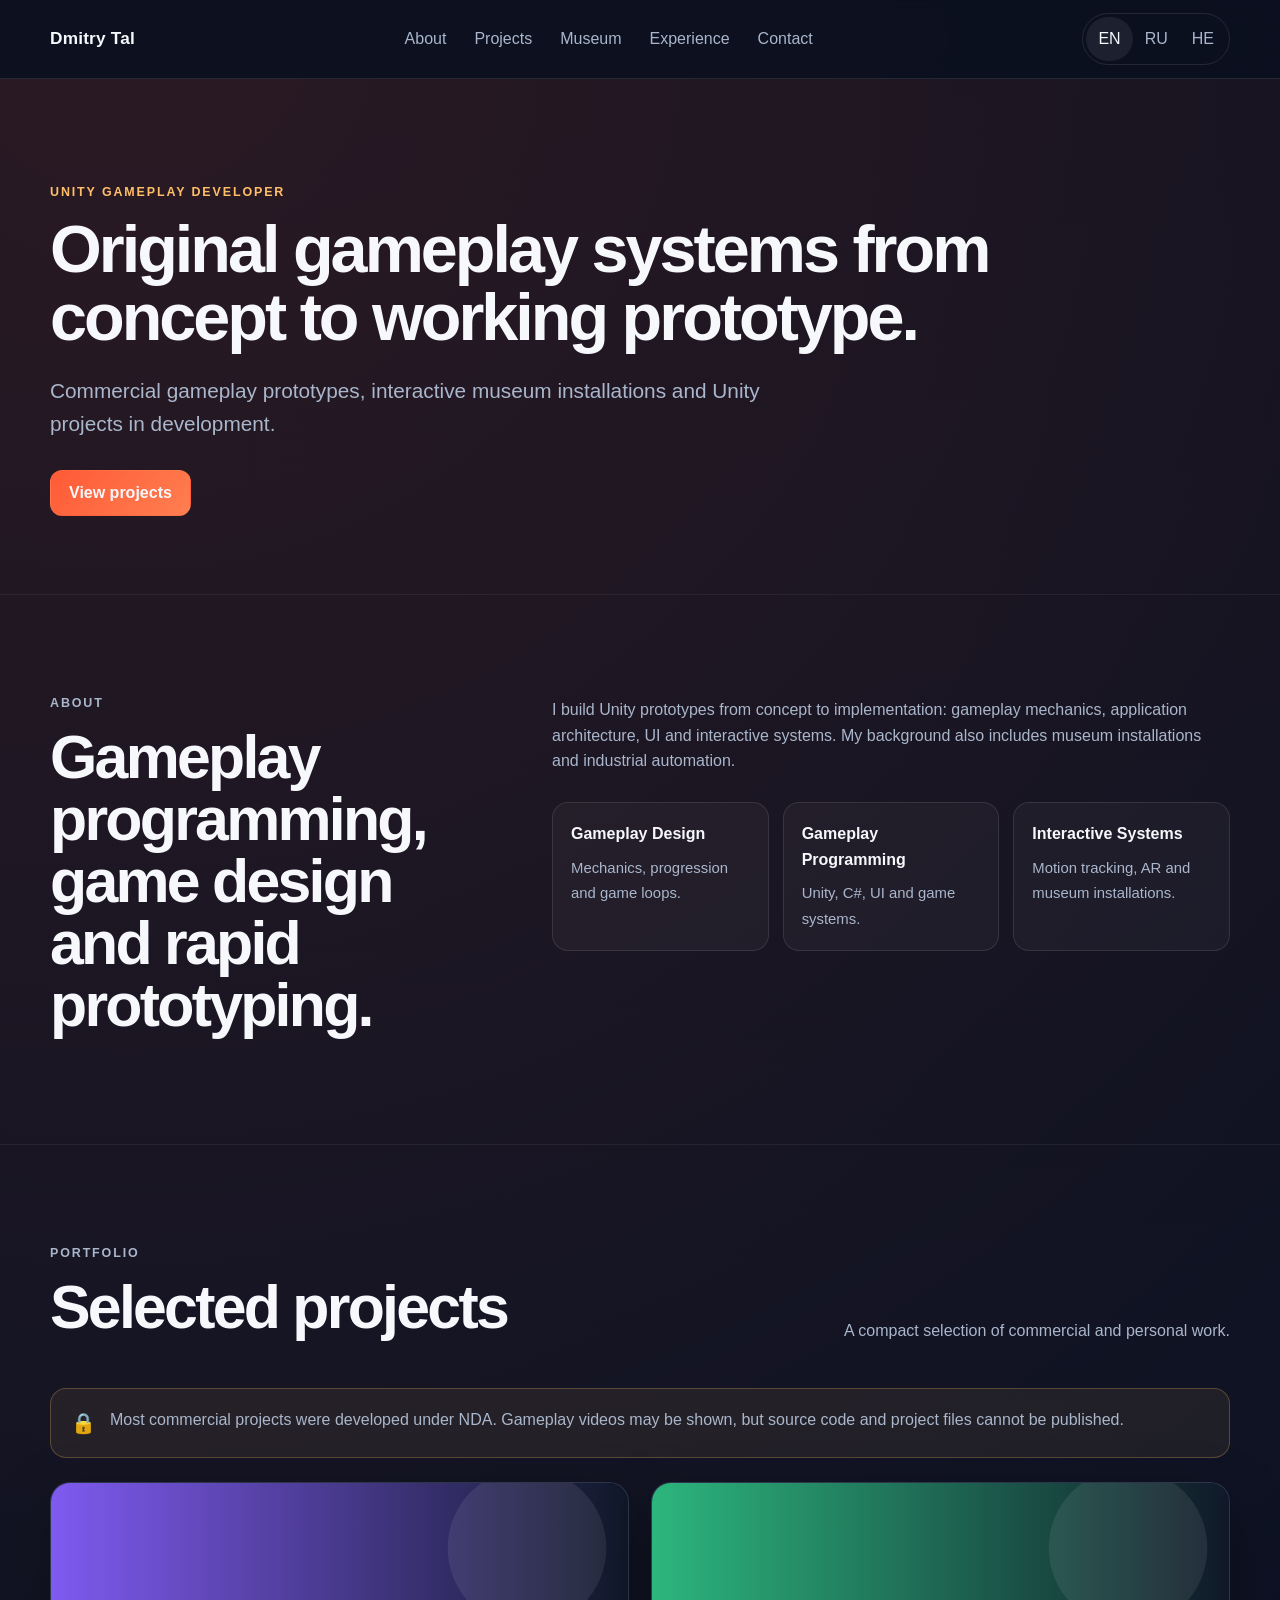
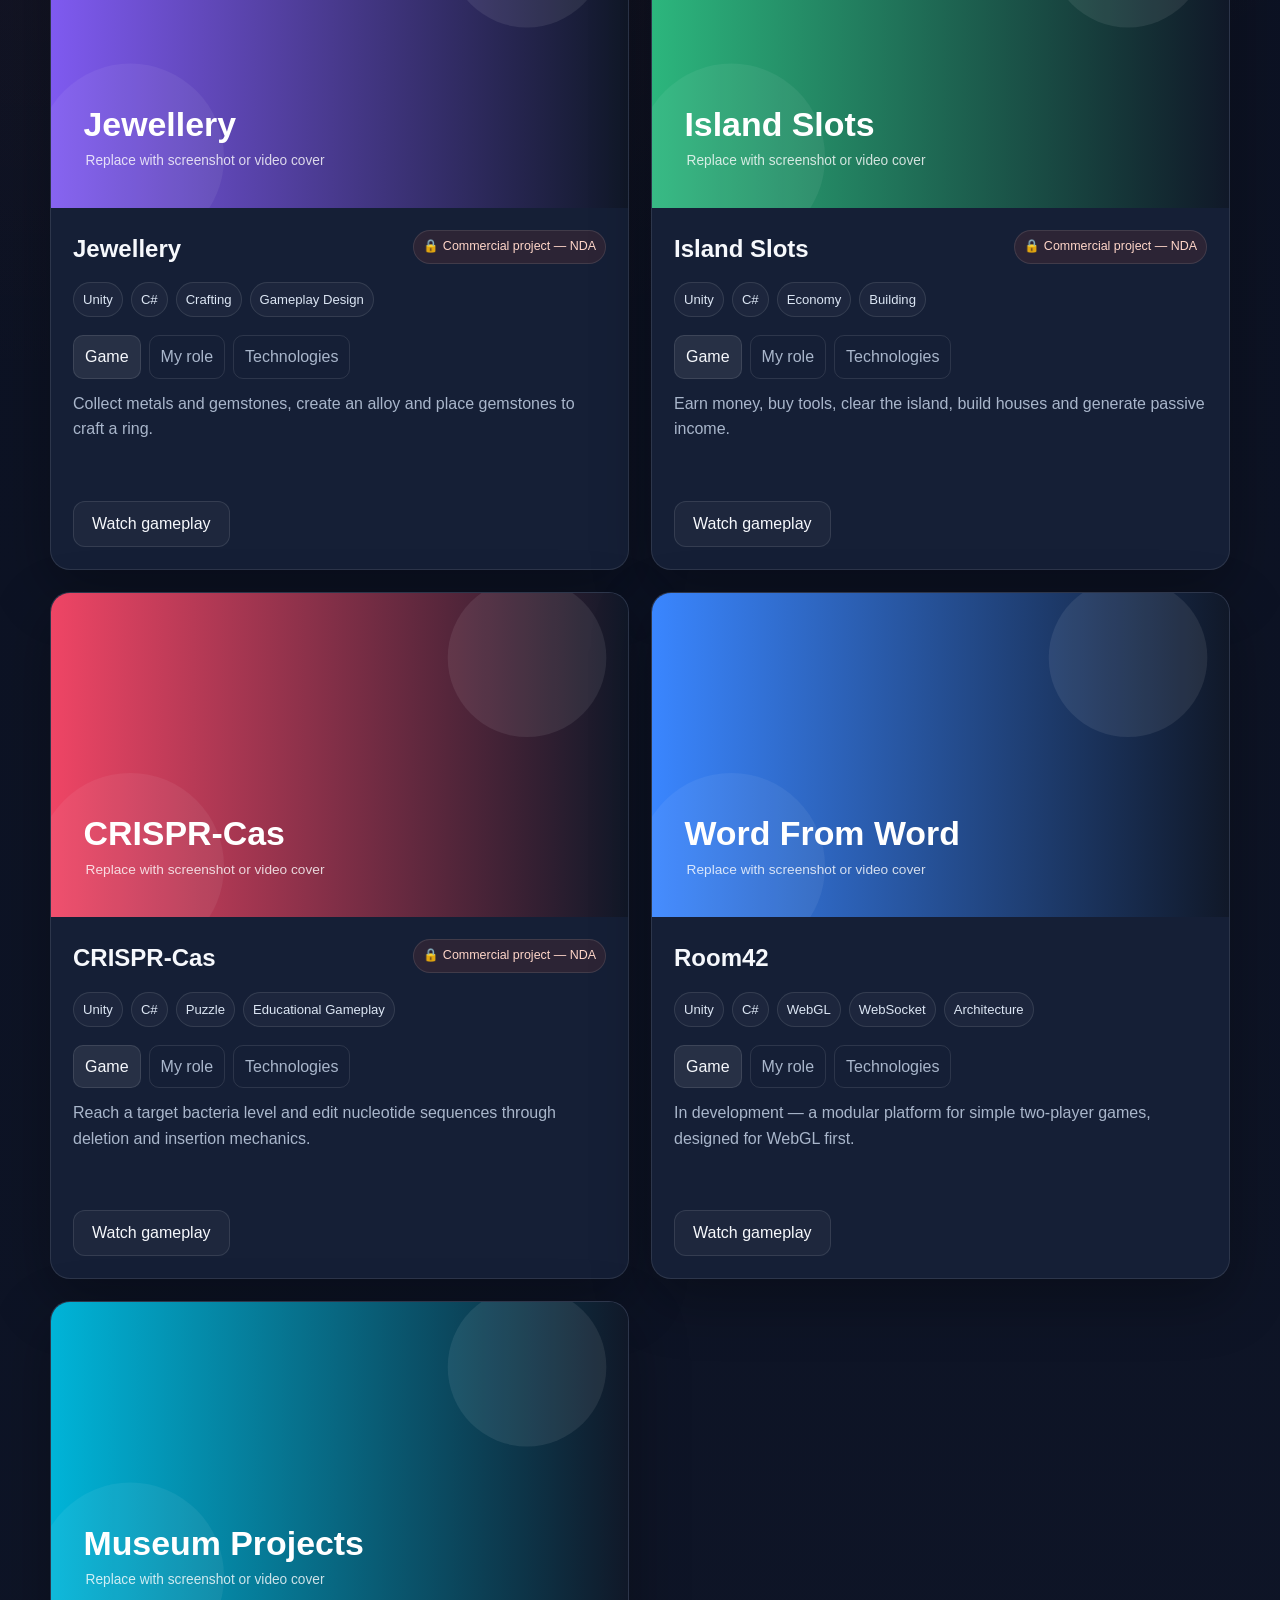
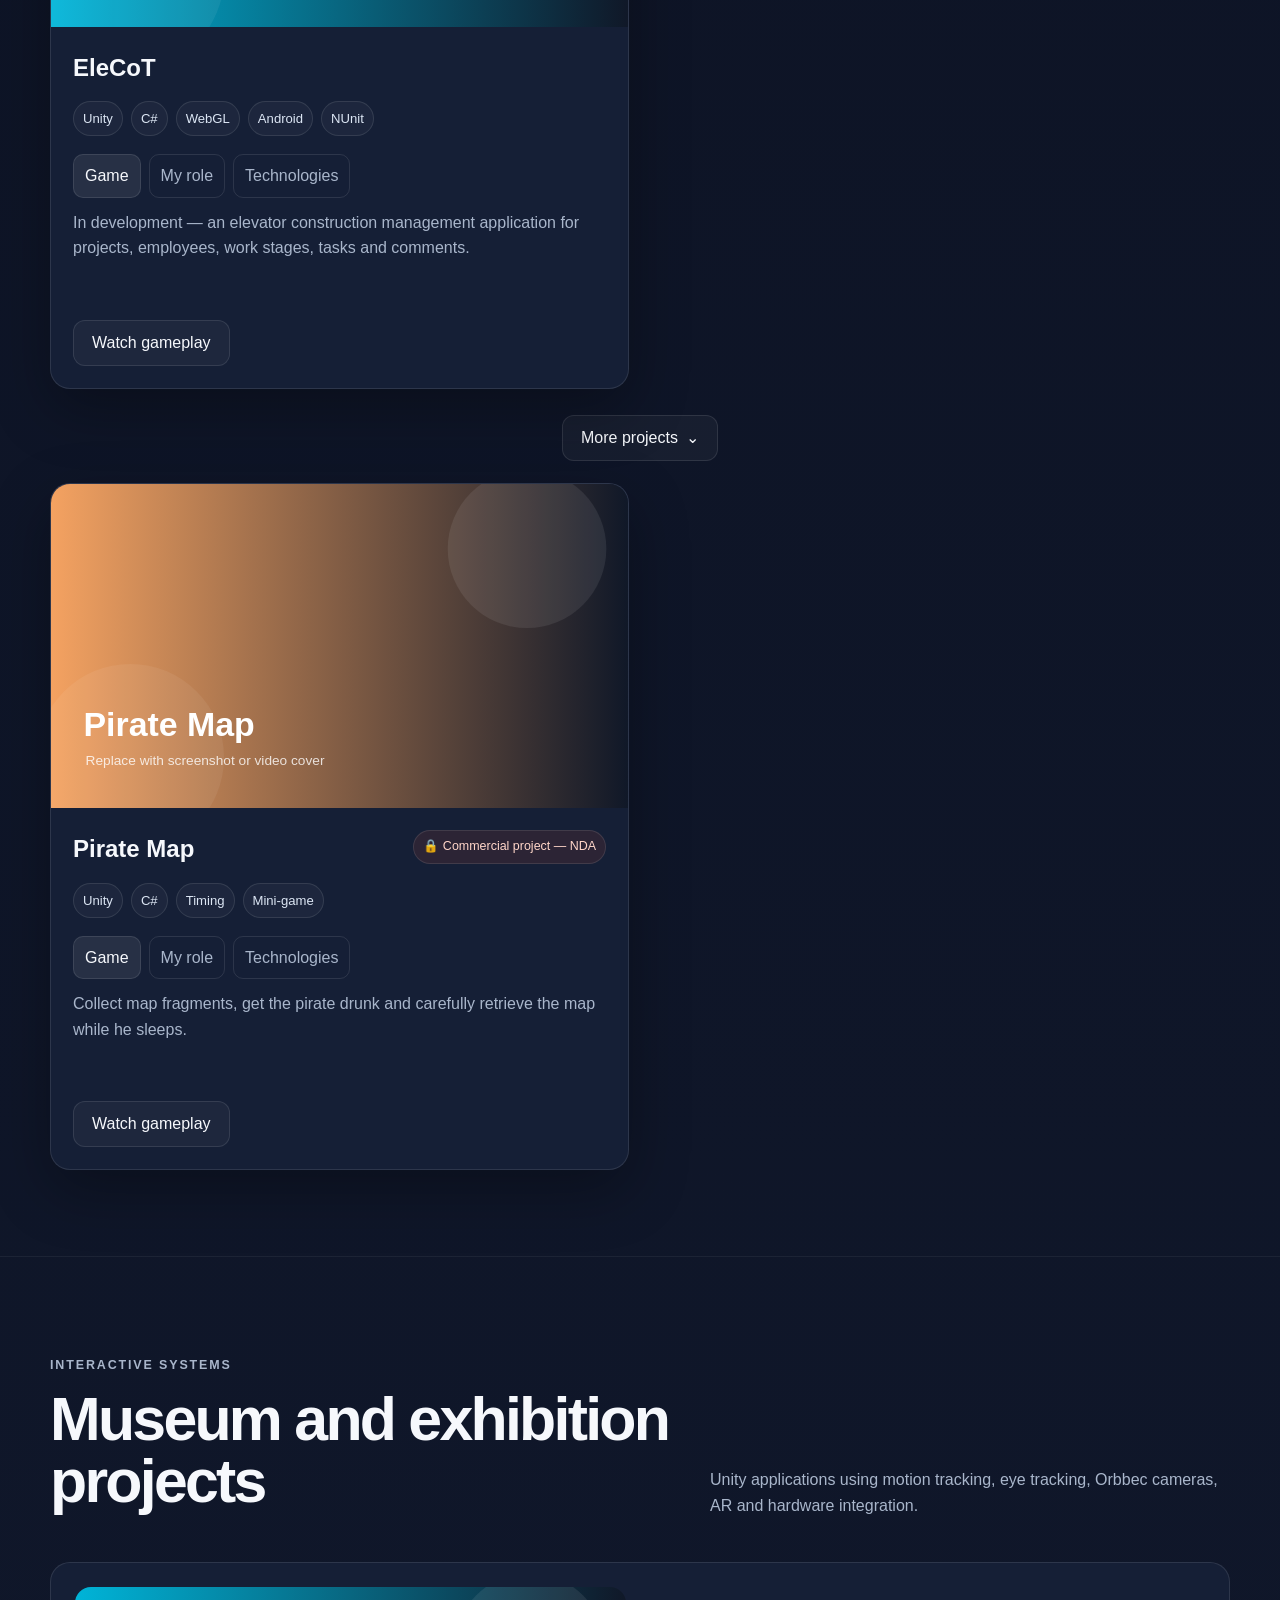
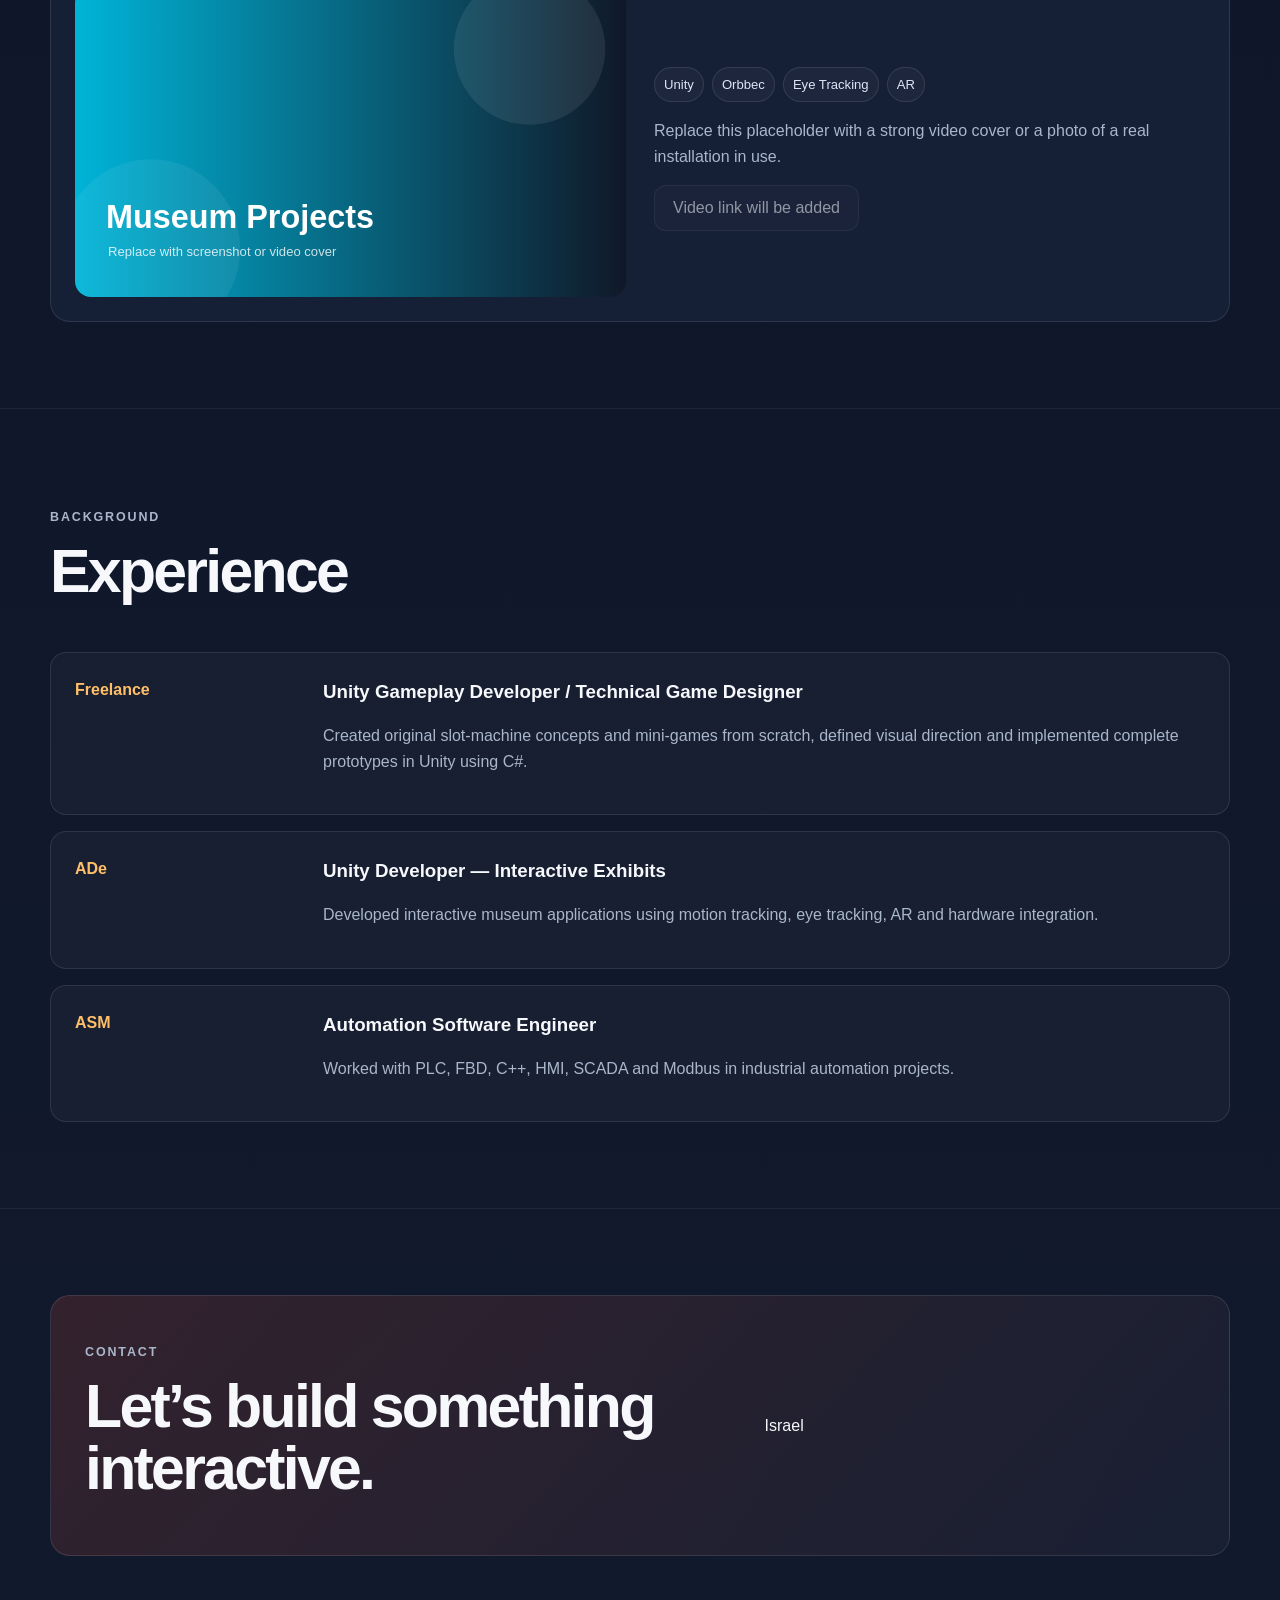
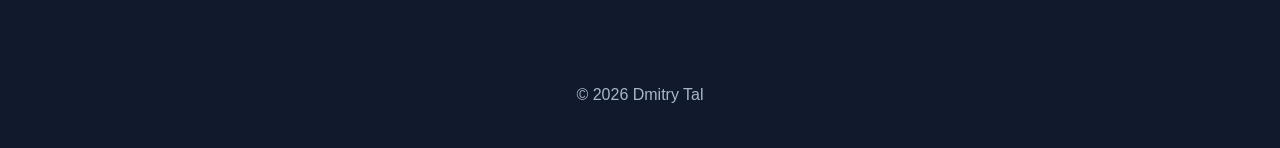
==== commit 98057791: "Add files via upload" ====
--- a/index.html
+++ b/index.html
@@ -41,7 +41,6 @@
           </p>
           <div class="hero-actions">
             <a class="button primary" href="#projects" data-i18n="hero.projects">View projects</a>
-            <a class="button" href="resume.pdf" target="_blank" rel="noopener" data-i18n="hero.resume">Open résumé</a>
           </div>
         </div>
 
@@ -165,8 +164,6 @@
           <h2 data-i18n="contact.title">Let’s build something interactive.</h2>
         </div>
         <div class="contact-links">
-          <a href="mailto:your-email@example.com">your-email@example.com</a>
-          <a href="https://www.linkedin.com/in/dmitrital" target="_blank" rel="noopener">LinkedIn</a>
           <span data-i18n="contact.location">Israel</span>
         </div>
       </div>
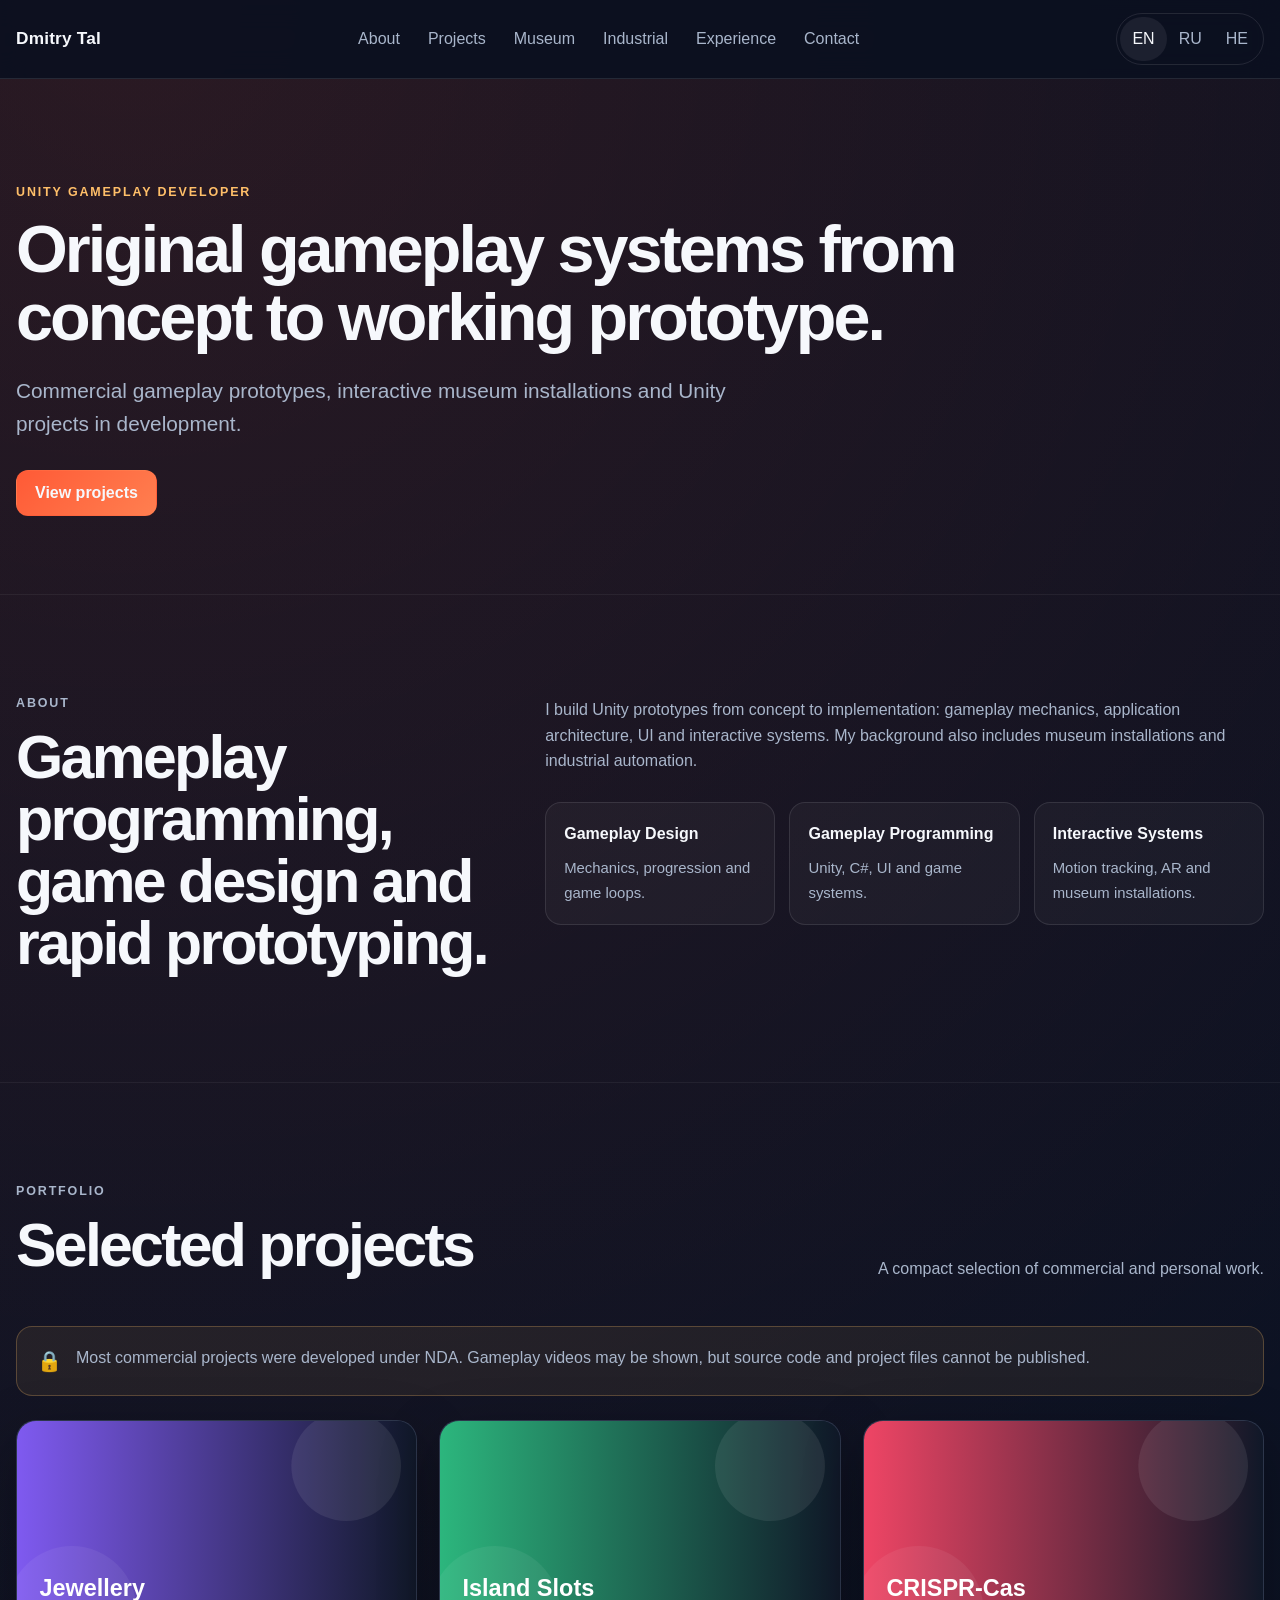
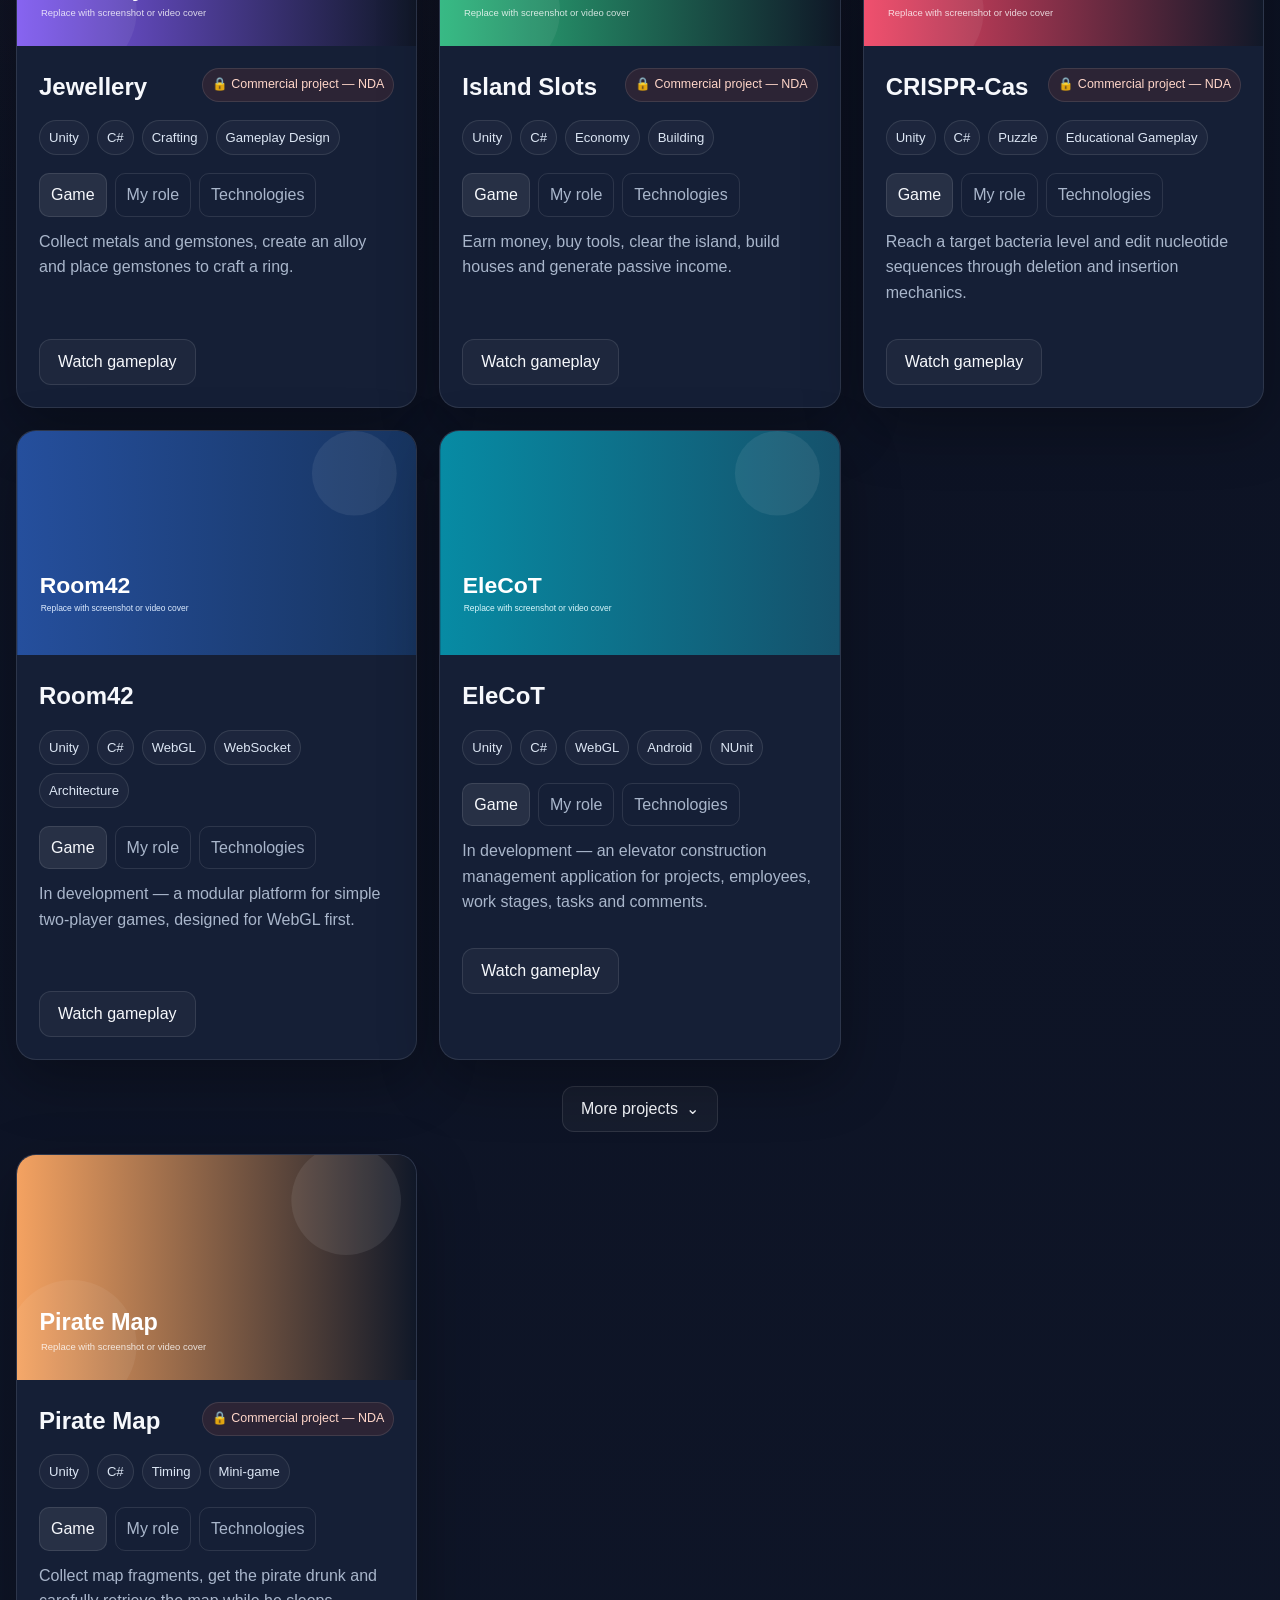
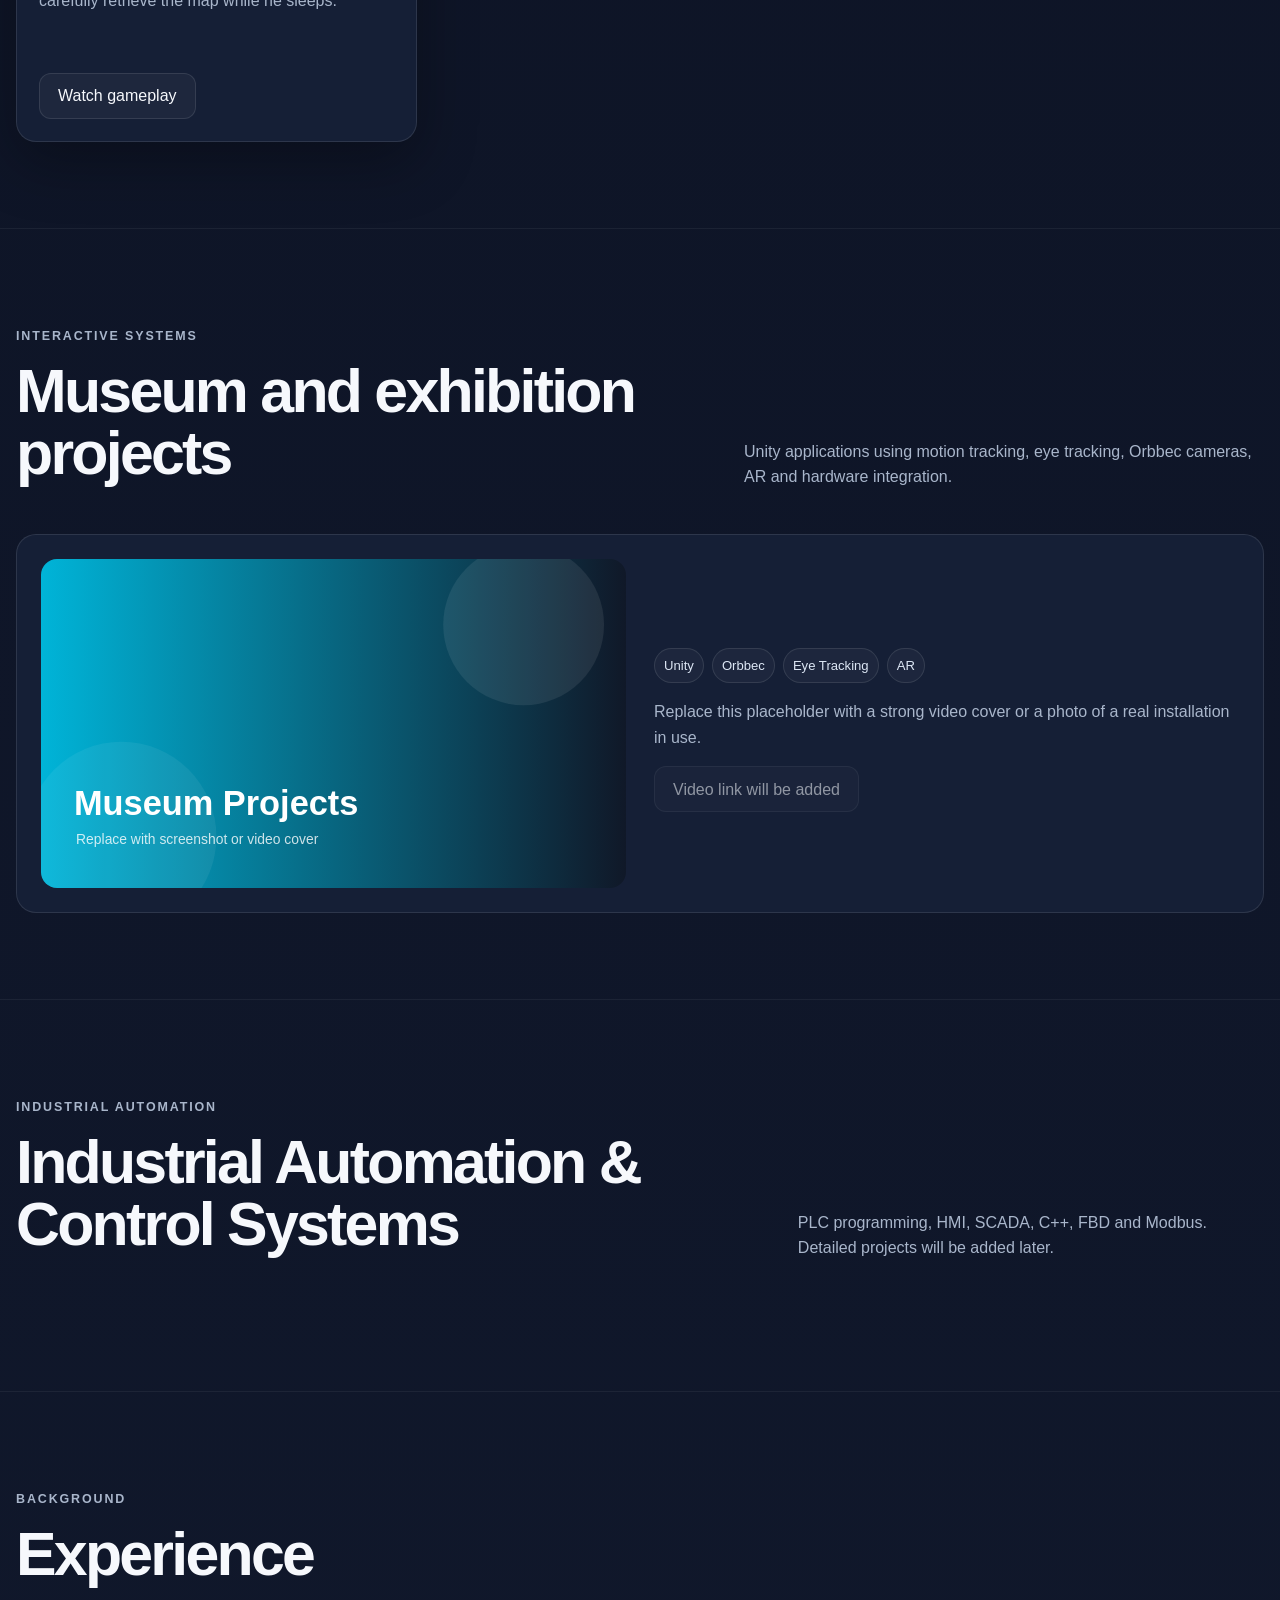
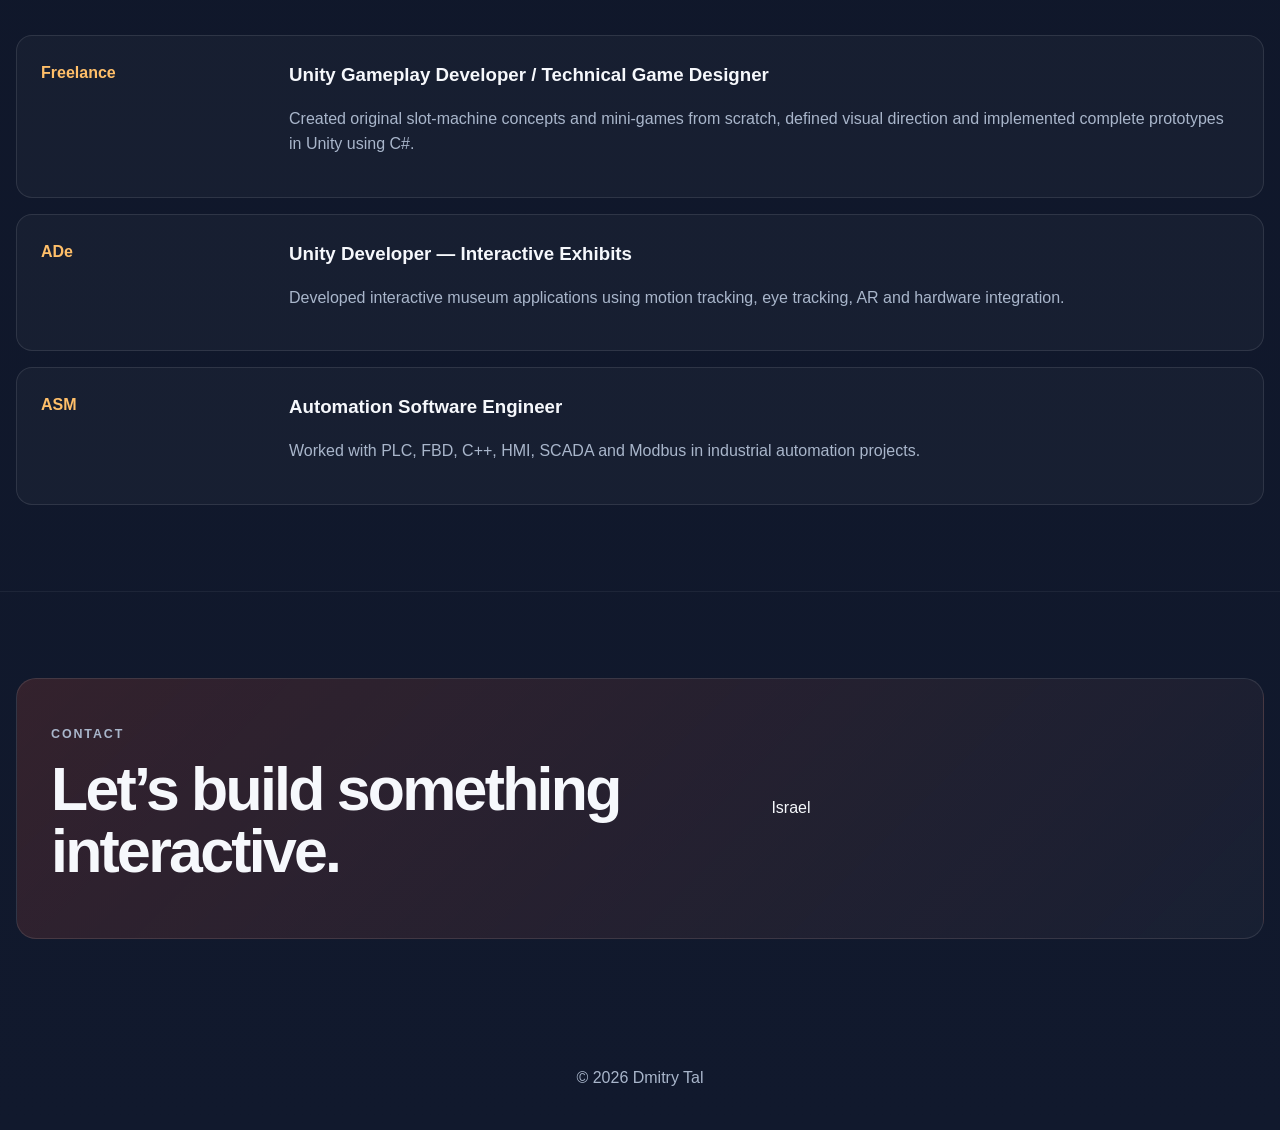
==== commit 1d8066fa: "Add files via upload" ====
--- a/index.html
+++ b/index.html
@@ -18,6 +18,7 @@
         <a href="#about" data-i18n="nav.about">About</a>
         <a href="#projects" data-i18n="nav.projects">Projects</a>
         <a href="#museum" data-i18n="nav.museum">Museum</a>
+        <a href="#industrial" data-i18n="nav.industrial">Industrial</a>
         <a href="#experience" data-i18n="nav.experience">Experience</a>
         <a href="#contact" data-i18n="nav.contact">Contact</a>
       </nav>
@@ -120,6 +121,18 @@
       </div>
     </section>
 
+    <section id="industrial" class="section">
+      <div class="container">
+        <div class="section-head">
+          <div>
+            <p class="section-kicker" data-i18n="industrial.kicker">INDUSTRIAL AUTOMATION</p>
+            <h2 data-i18n="industrial.title">Industrial Automation &amp; Control Systems</h2>
+          </div>
+          <p data-i18n="industrial.text">PLC programming, HMI, SCADA, C++, FBD and Modbus. Detailed projects will be added later.</p>
+        </div>
+      </div>
+    </section>
+
     <section id="experience" class="section">
       <div class="container">
         <div class="section-head">
--- a/style.css
+++ b/style.css
@@ -10,7 +10,7 @@
   --line:rgba(255,255,255,.10);
   --shadow:0 20px 60px rgba(0,0,0,.30);
   --radius:20px;
-  --max:1180px;
+  --max:1380px;
 }
 *{box-sizing:border-box}
 html{scroll-behavior:smooth;scroll-padding-top:94px}
@@ -77,7 +77,7 @@
   border:1px solid rgba(255,191,105,.25);border-radius:16px;background:rgba(255,191,105,.07)
 }
 .nda-notice p{margin:0}.lock{font-size:1.25rem}
-.project-grid{display:grid;grid-template-columns:repeat(2,minmax(0,1fr));gap:22px}
+.project-grid{display:grid;grid-template-columns:repeat(3,minmax(0,1fr));gap:22px}
 .project-grid-more{margin-top:22px}
 .project-card{
   position:relative;overflow:hidden;border:1px solid var(--line);border-radius:var(--radius);
@@ -127,6 +127,9 @@
 }
 .modal-close{position:absolute;top:12px;inset-inline-end:14px;width:38px;height:38px;border:0;border-radius:50%;background:rgba(255,255,255,.08);color:white;font-size:1.4rem;cursor:pointer}
 .video-frame{aspect-ratio:16/9;display:grid;place-items:center;border:1px dashed var(--line);border-radius:14px;color:var(--muted);background:#0a0f1c}
+@media(max-width:1100px){
+  .project-grid{grid-template-columns:repeat(2,minmax(0,1fr))}
+}
 @media(max-width:900px){
   .nav-wrap{align-items:flex-start;flex-direction:column;padding:12px 0}
   .main-nav{width:100%}
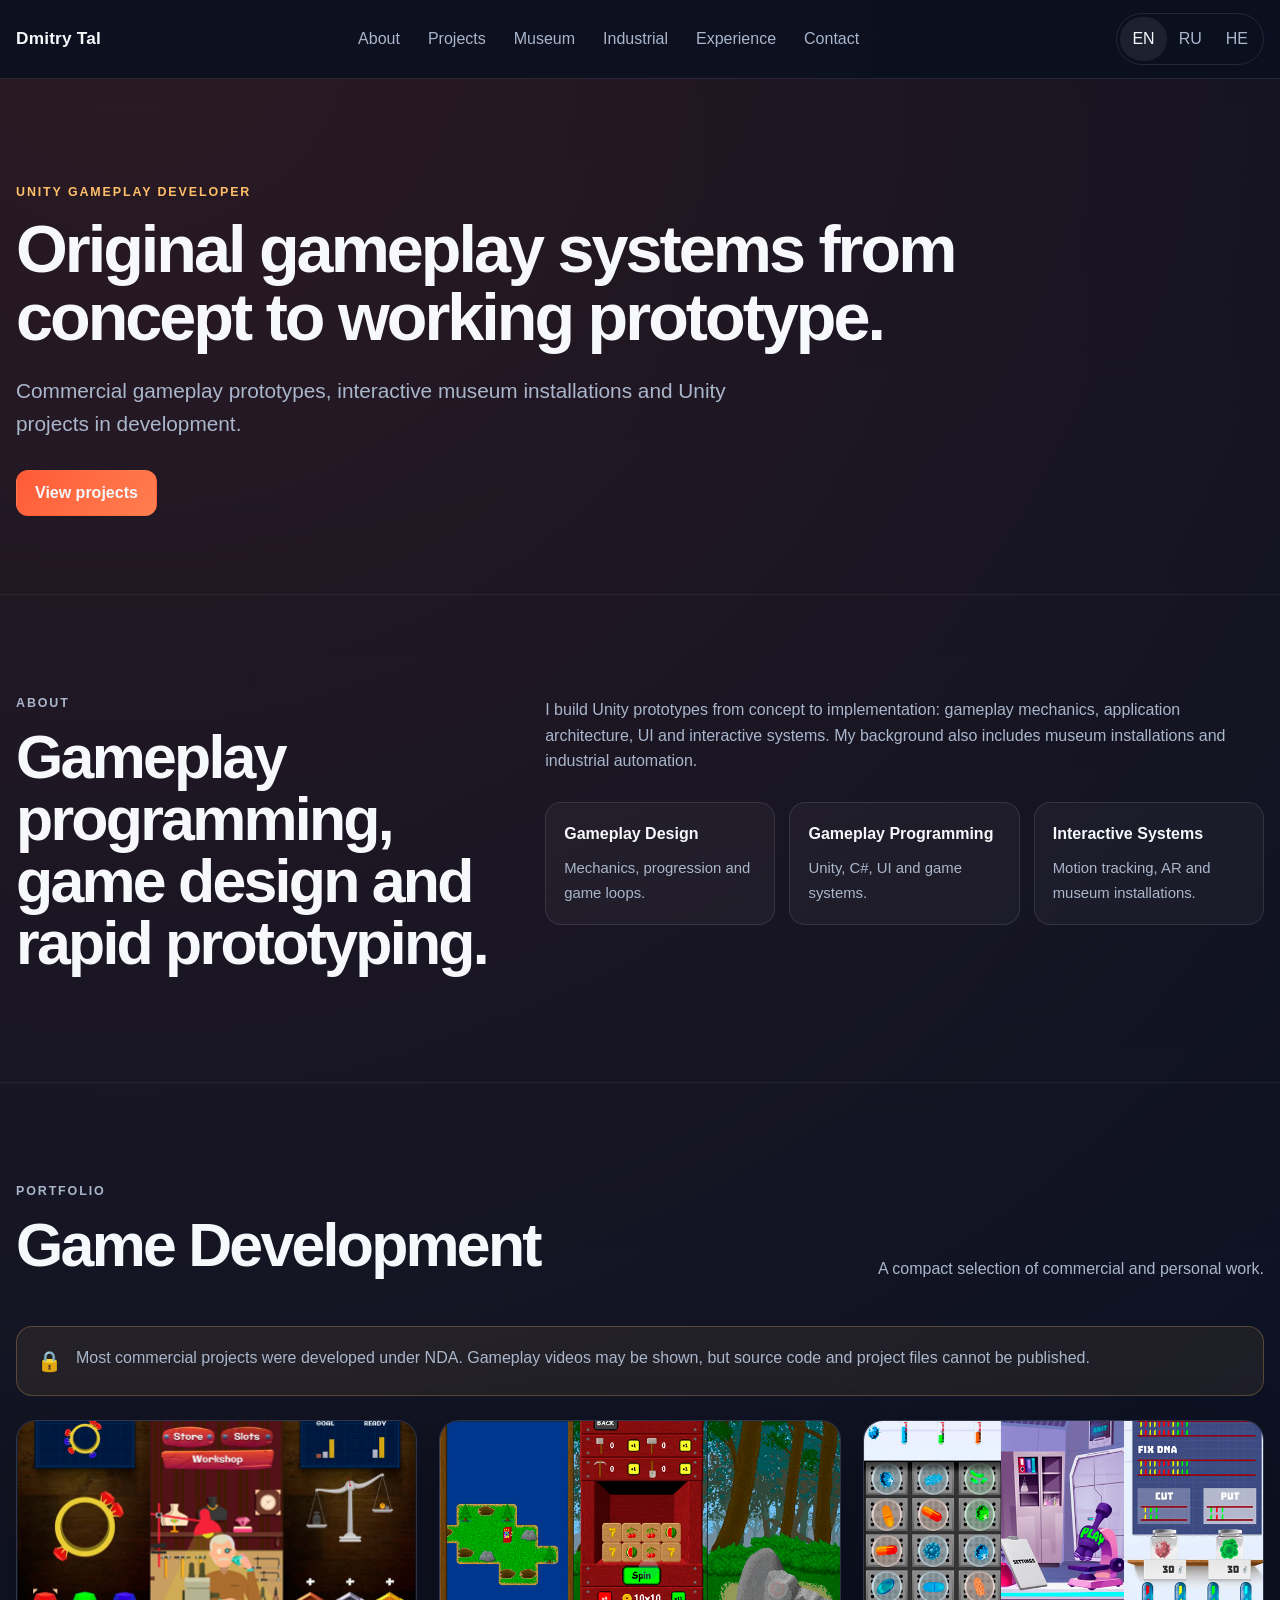
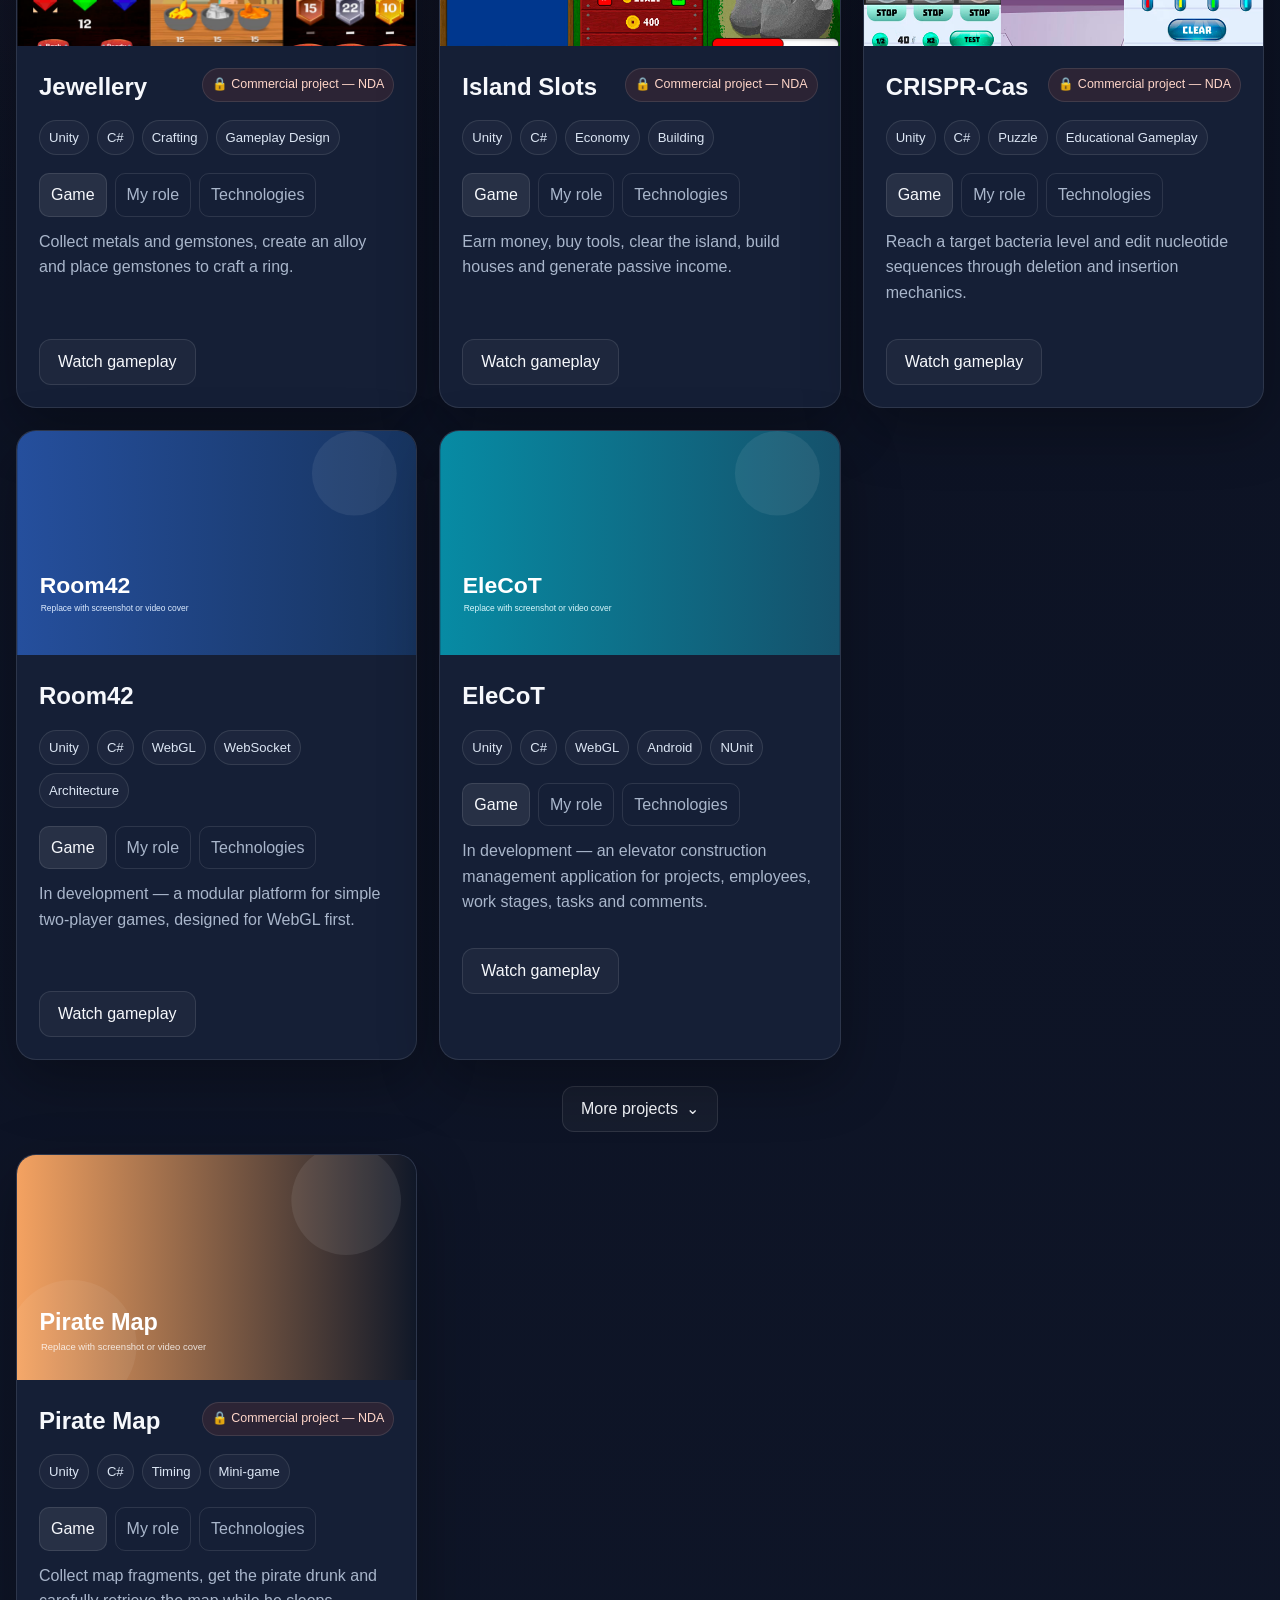
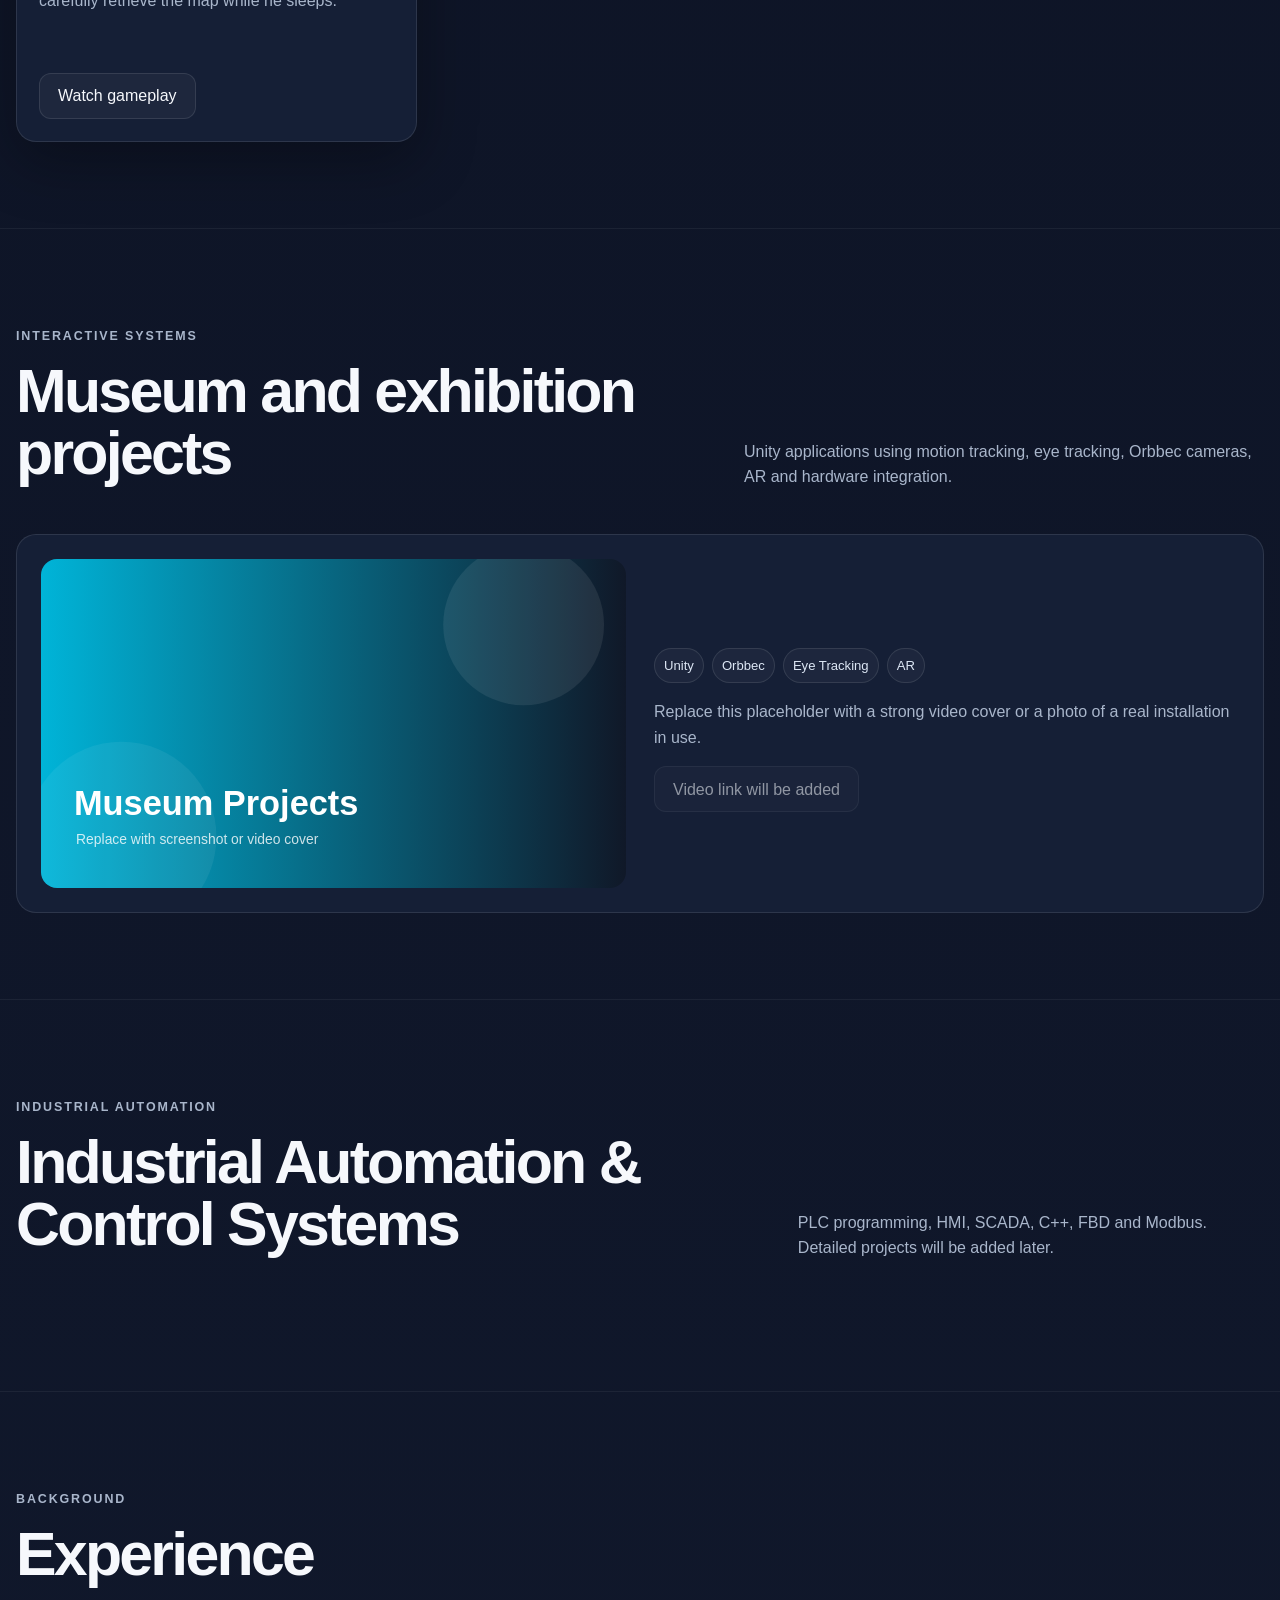
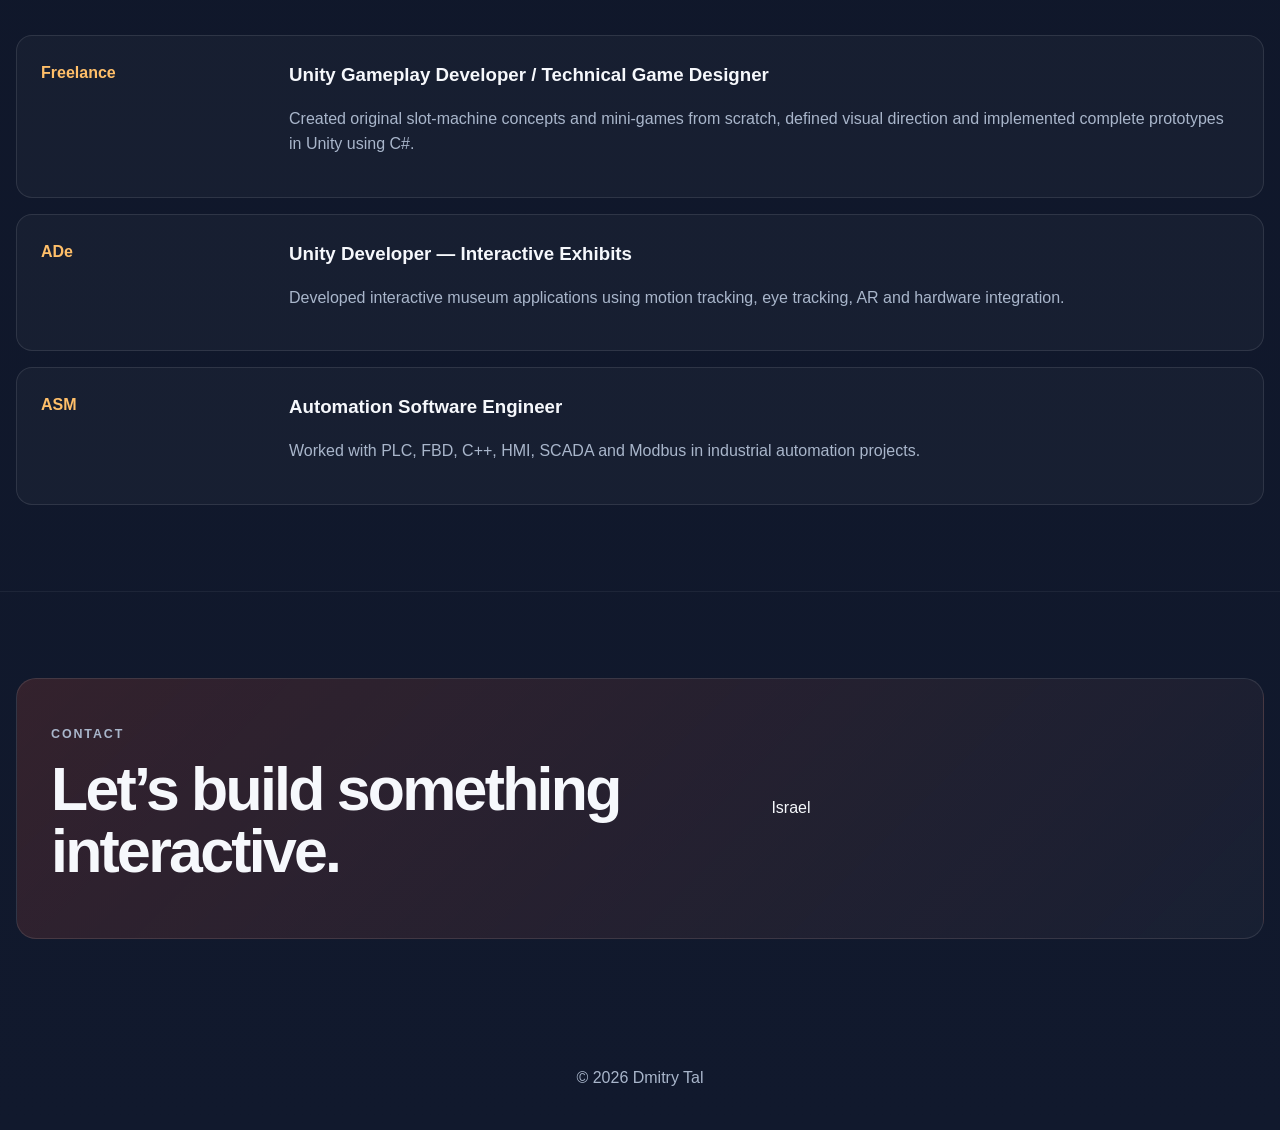
==== commit 1ee9a146: "Add files via upload" ====
--- a/index.html
+++ b/index.html
@@ -73,7 +73,7 @@
         <div class="section-head">
           <div>
             <p class="section-kicker" data-i18n="projects.kicker">PORTFOLIO</p>
-            <h2 data-i18n="projects.title">Selected projects</h2>
+            <h2 data-i18n="projects.title">Game Development</h2>
           </div>
           <p data-i18n="projects.subtitle">A compact selection of commercial and personal work.</p>
         </div>
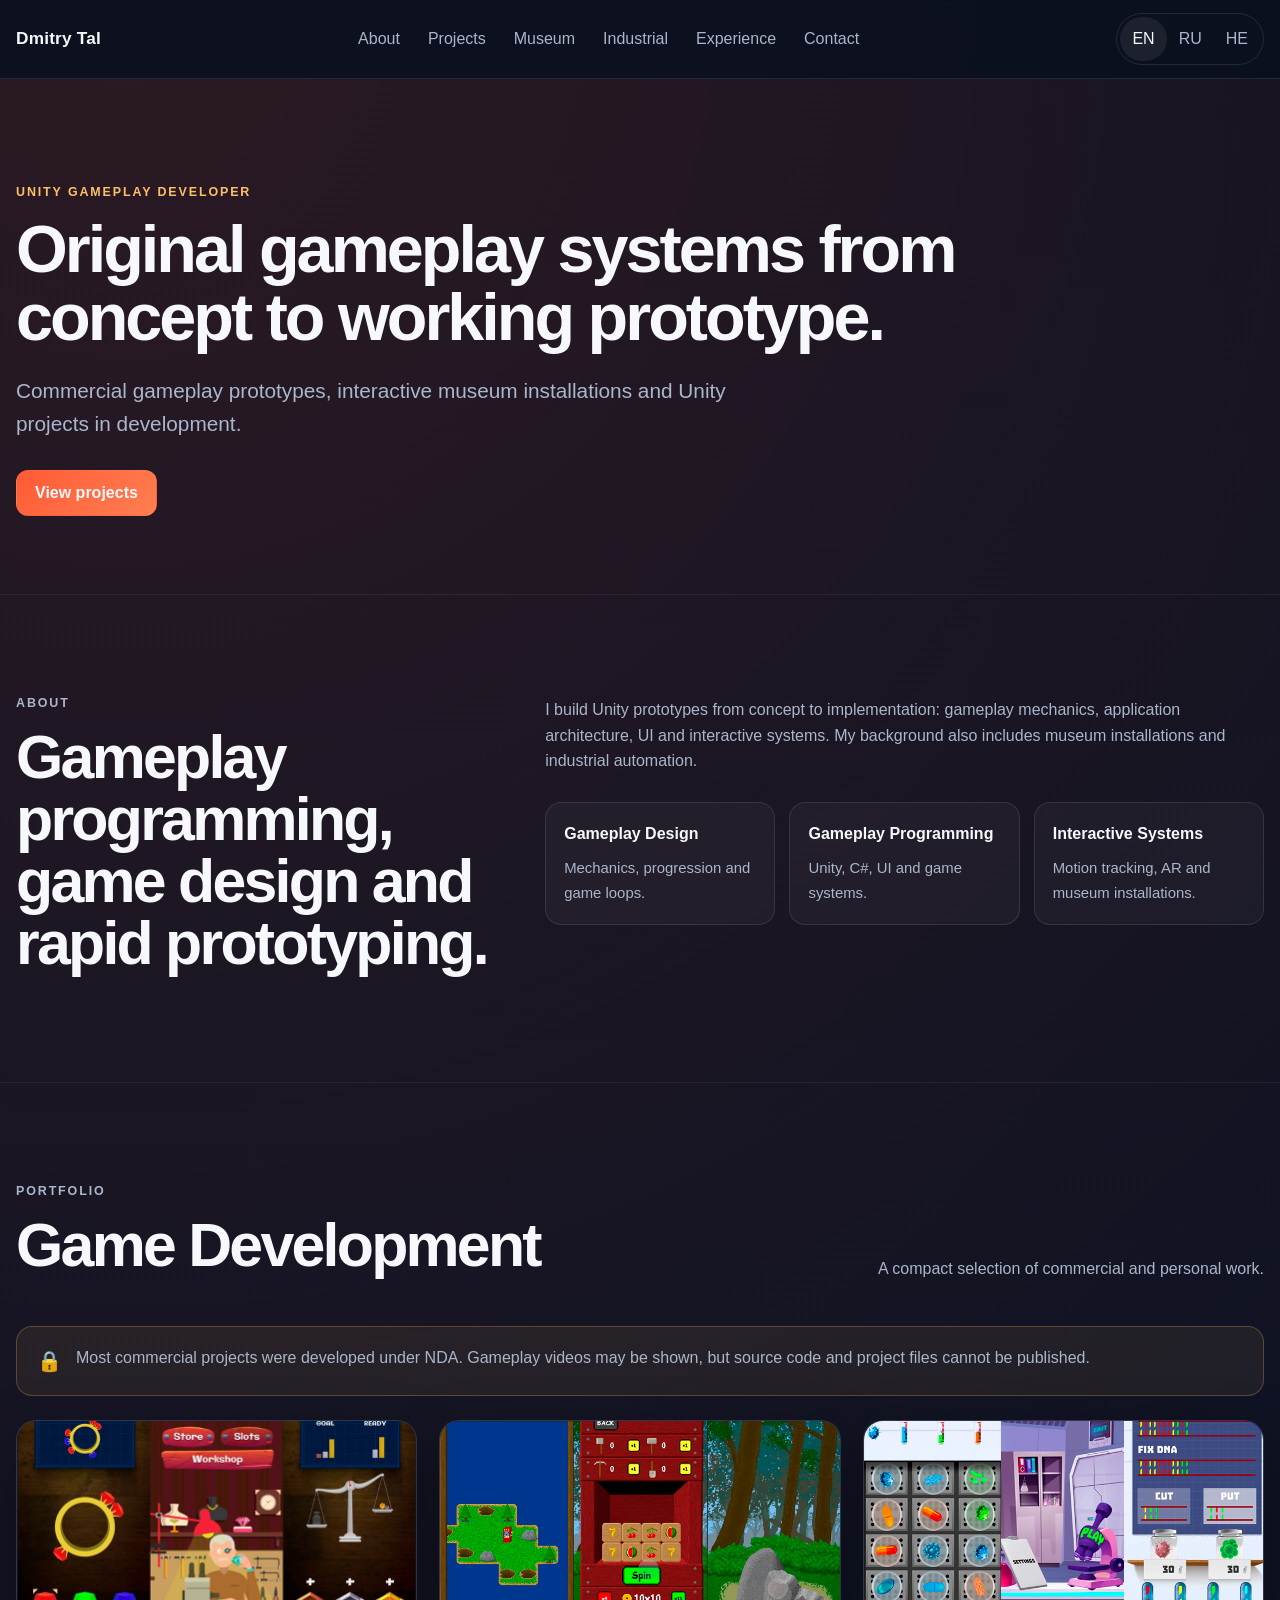
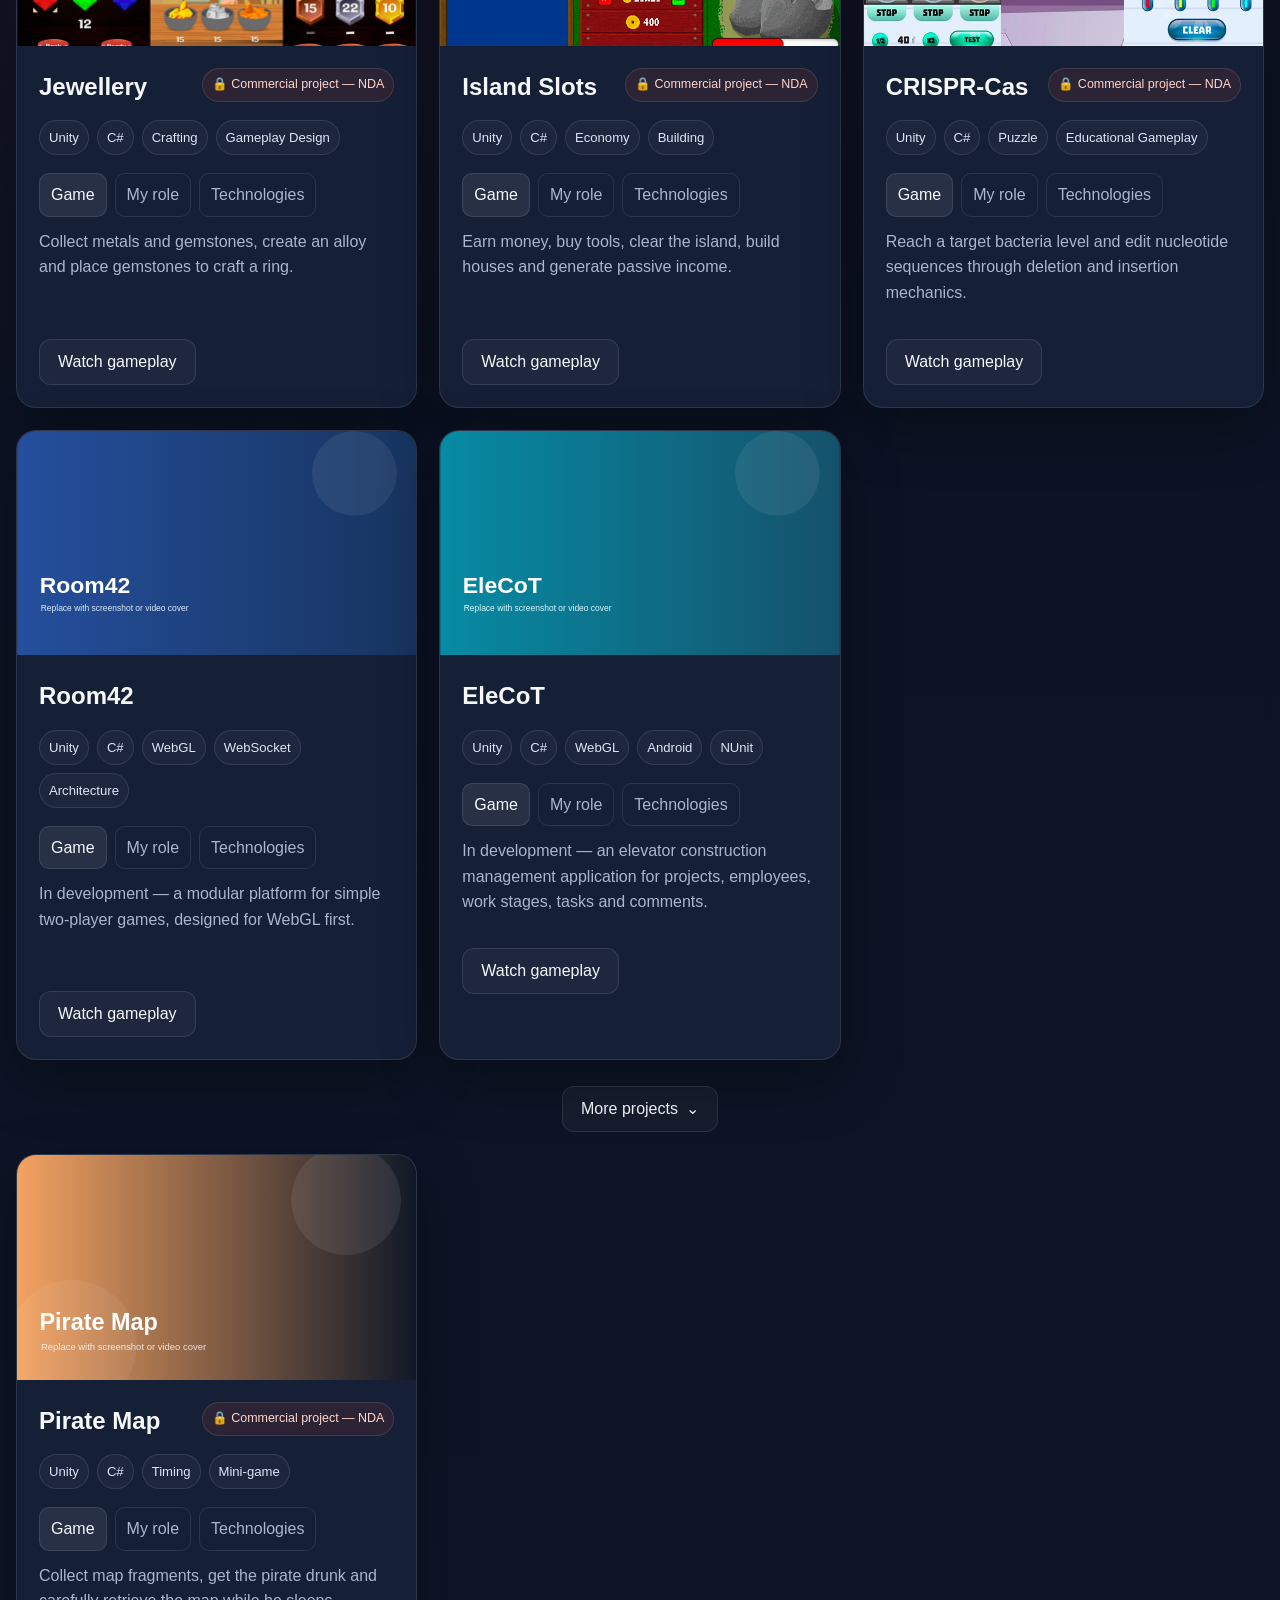
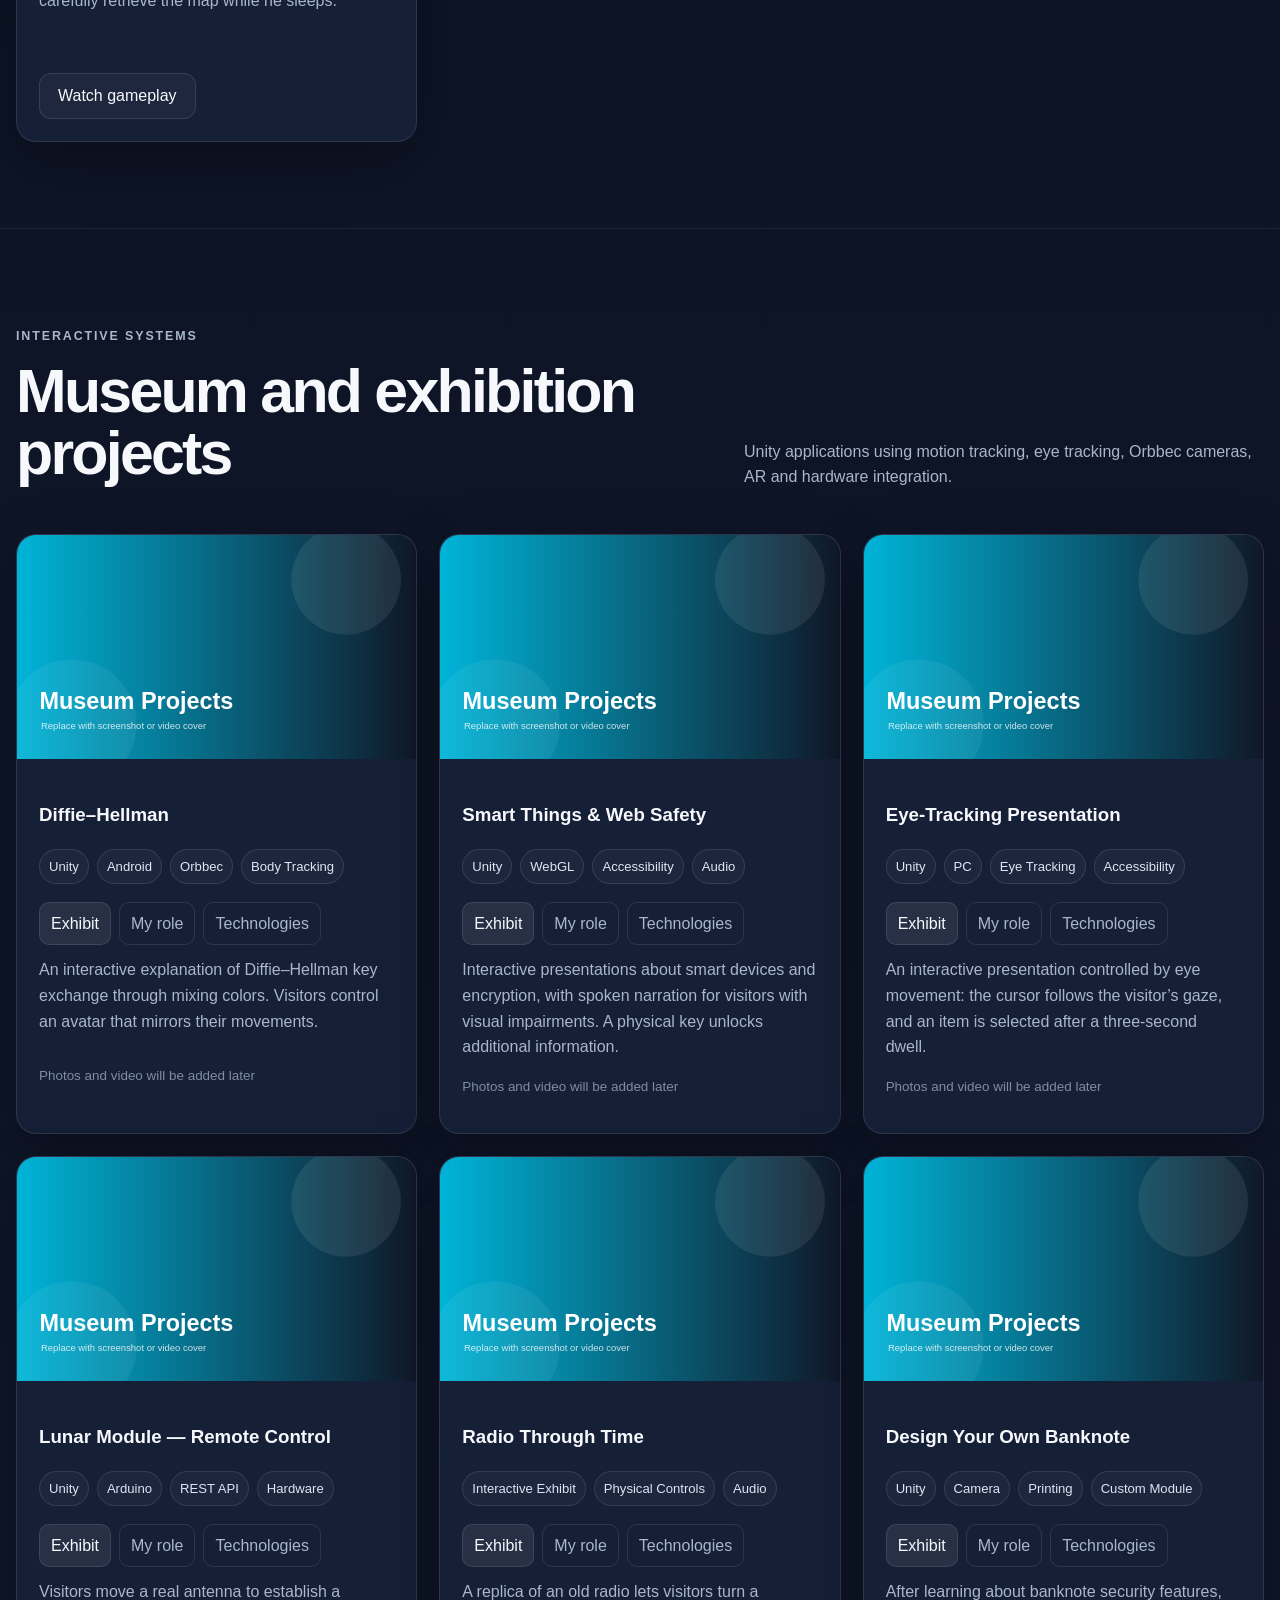
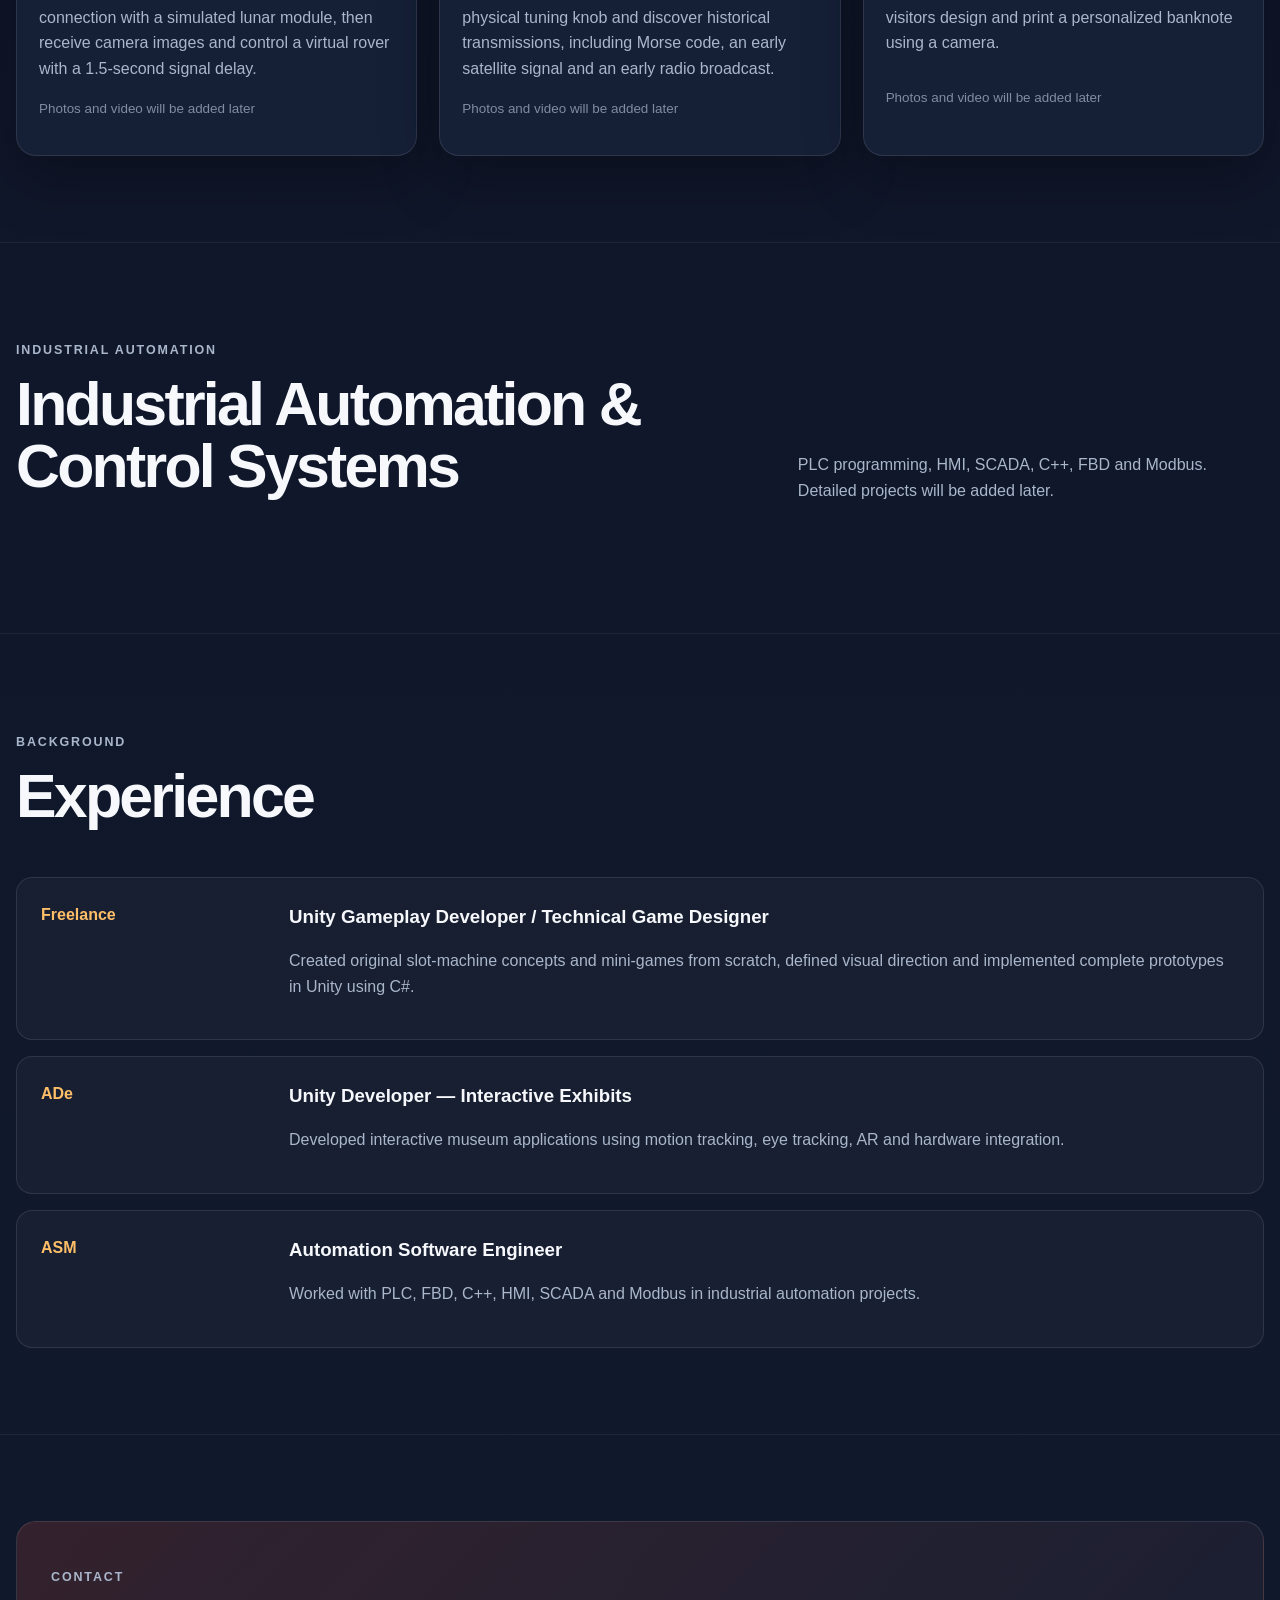
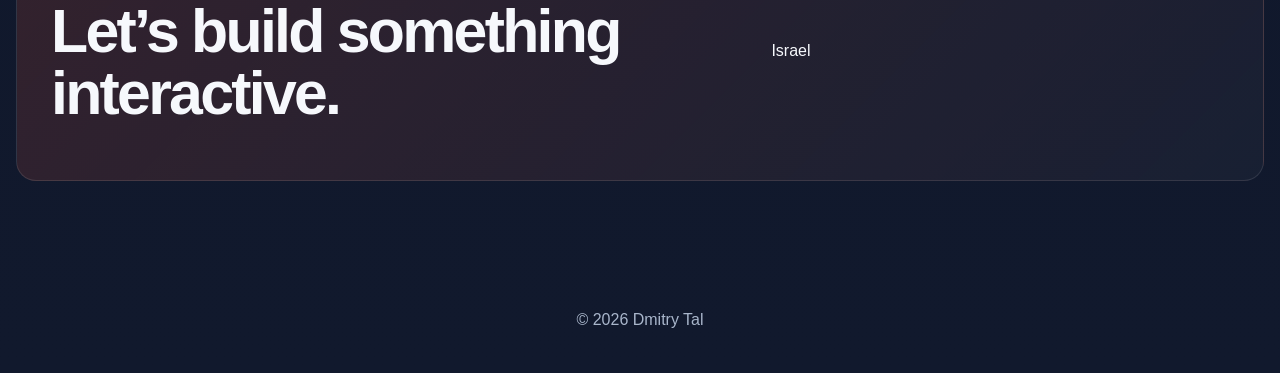
==== commit cdd9e843: "Add files via upload" ====
--- a/index.html
+++ b/index.html
@@ -108,16 +108,7 @@
           <p data-i18n="museum.text">Unity applications using motion tracking, eye tracking, Orbbec cameras, AR and hardware integration.</p>
         </div>
 
-        <article class="museum-card">
-          <img src="assets/images/museum.svg" alt="Museum projects placeholder" />
-          <div>
-            <div class="tags">
-              <span>Unity</span><span>Orbbec</span><span>Eye Tracking</span><span>AR</span>
-            </div>
-            <p data-i18n="museum.card">Replace this placeholder with a strong video cover or a photo of a real installation in use.</p>
-            <button class="button disabled" type="button" disabled data-i18n="common.videoSoon">Video link will be added</button>
-          </div>
-        </article>
+        <div id="museumProjects" class="project-grid"></div>
       </div>
     </section>
 
--- a/style.css
+++ b/style.css
@@ -141,3 +141,7 @@
   .section-head{align-items:start;flex-direction:column}
   html{scroll-padding-top:150px}
 }
+
+/* Museum project cards */
+#museumProjects .project-card img {width:100%;aspect-ratio:16/9;object-fit:cover}
+#museumProjects .media-pending {font-size:.84rem;opacity:.72;margin-top:16px}
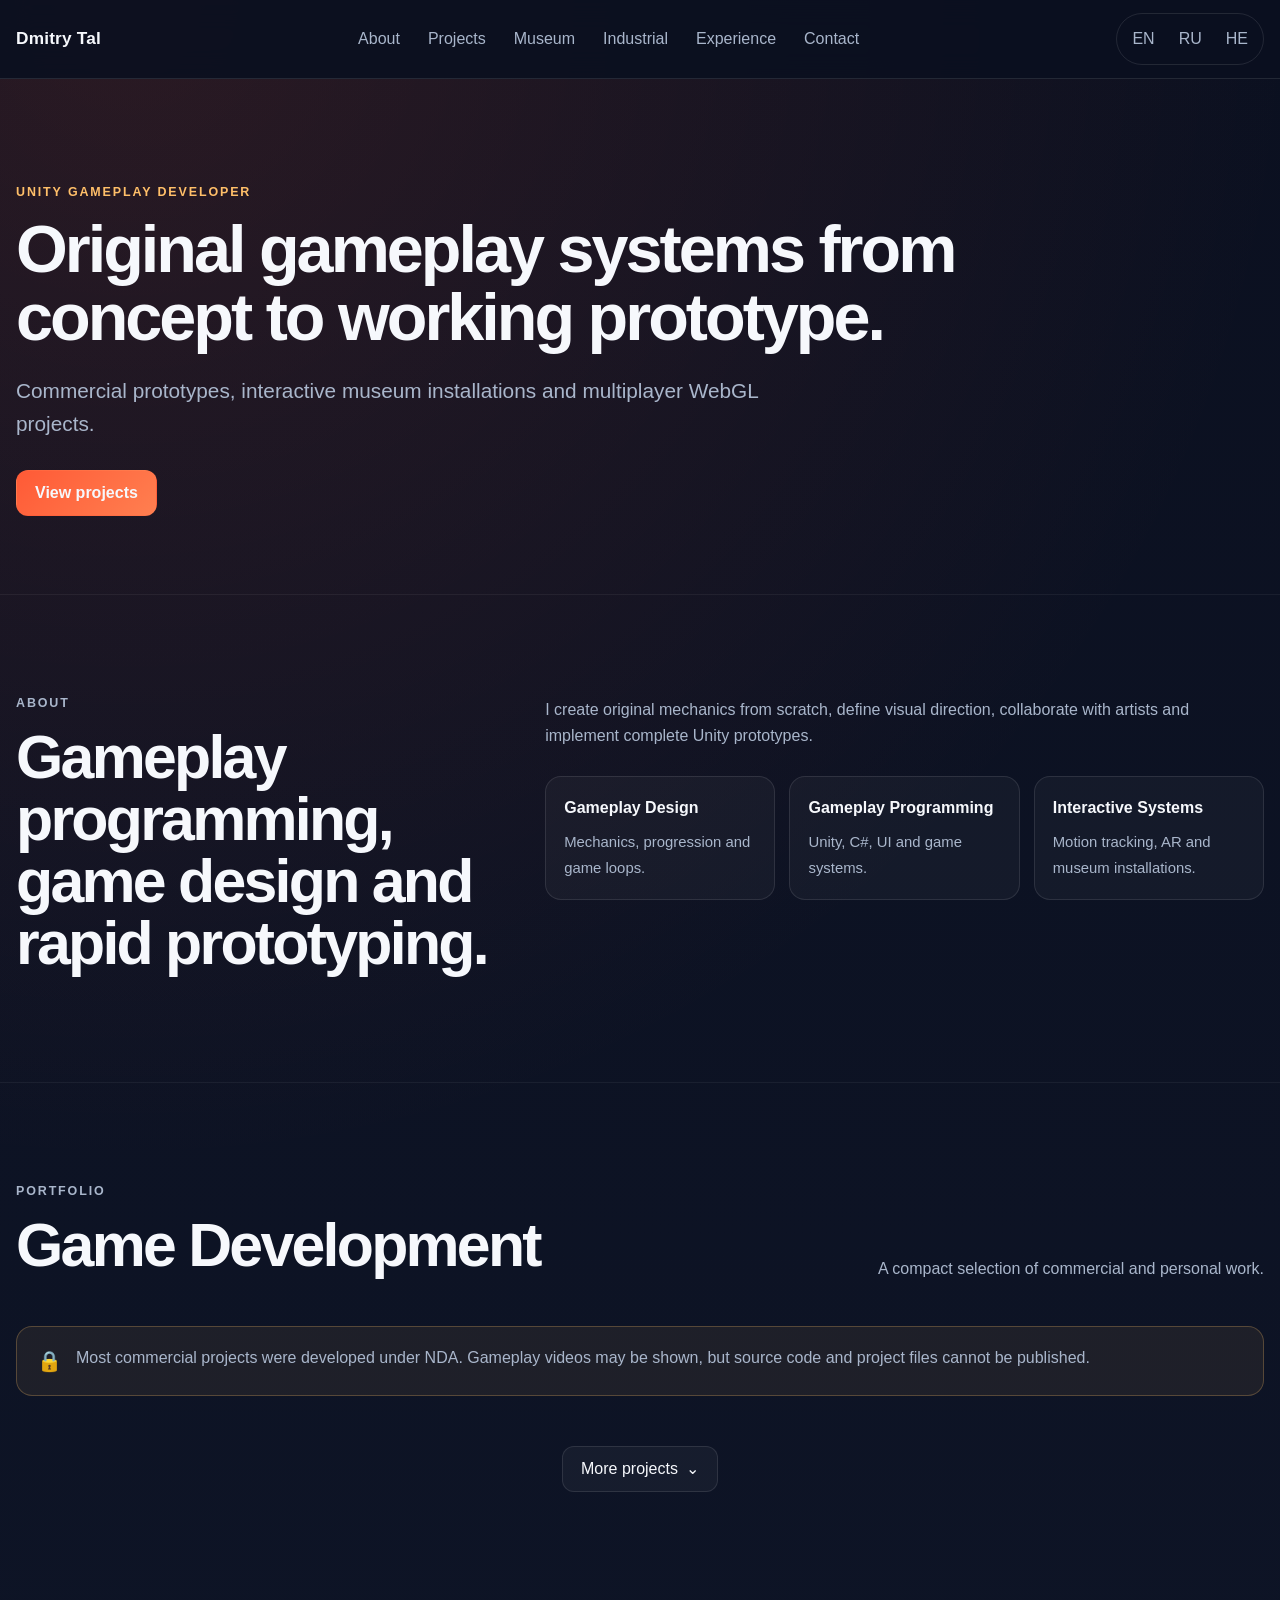
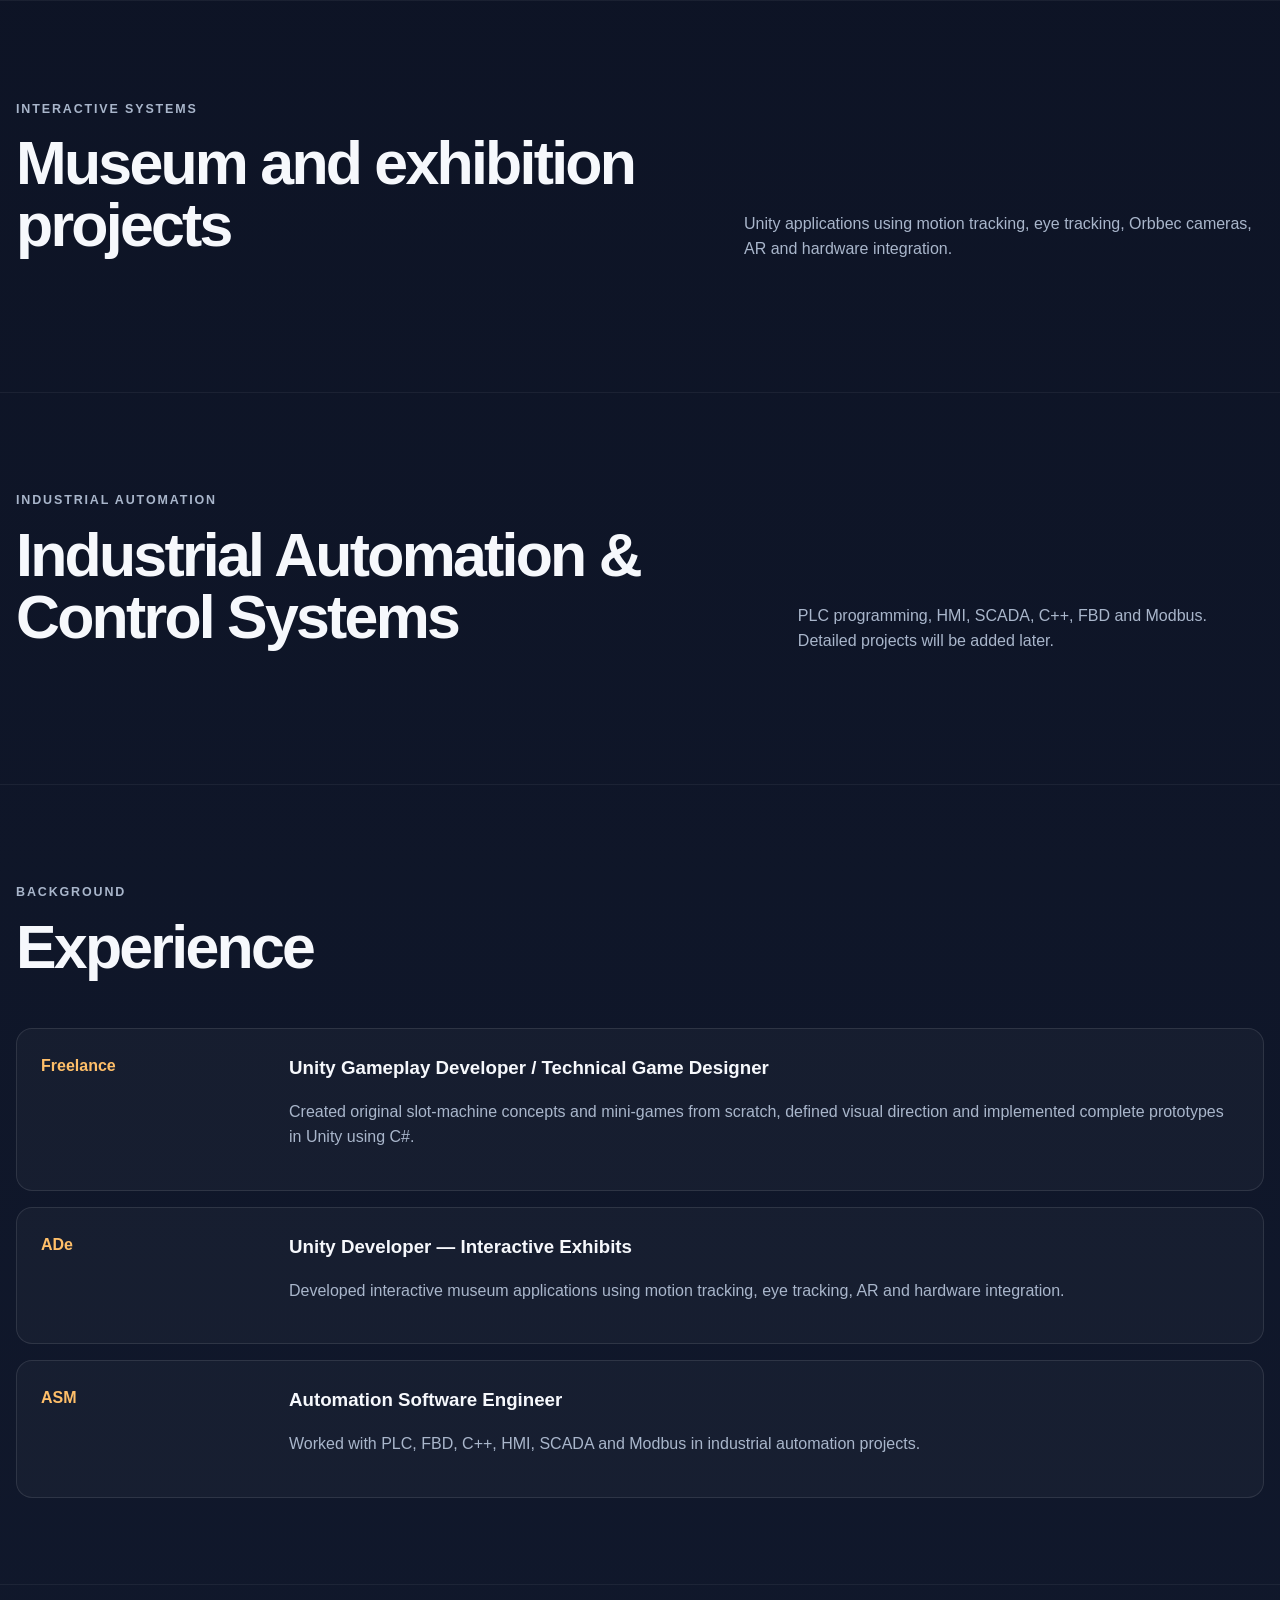
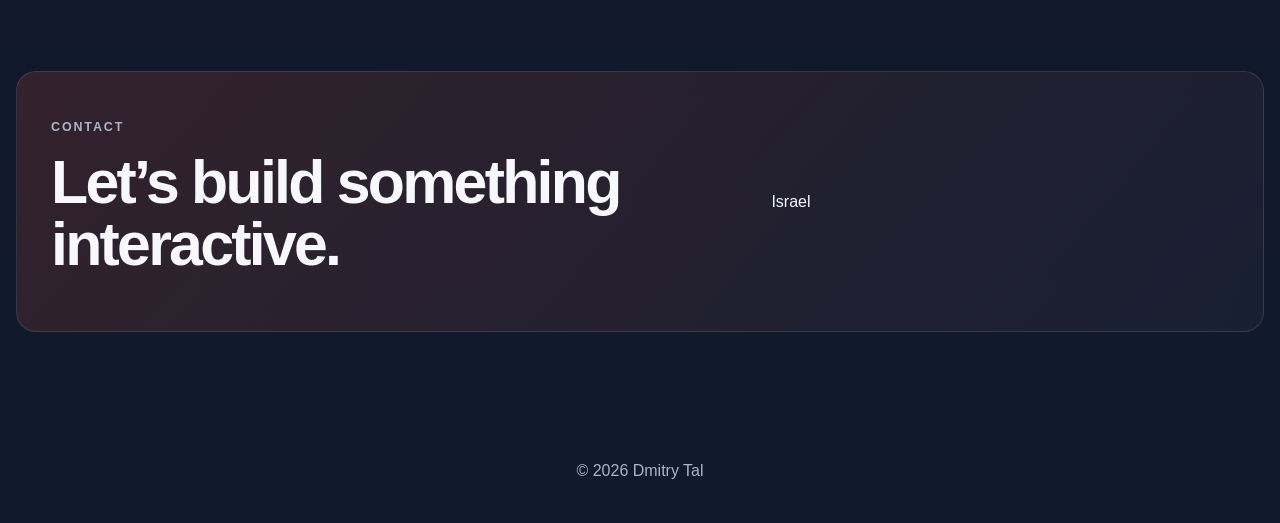
==== commit ab1e78cf: "v09" ====
--- a/index.html
+++ b/index.html
@@ -121,6 +121,7 @@
           </div>
           <p data-i18n="industrial.text">PLC programming, HMI, SCADA, C++, FBD and Modbus. Detailed projects will be added later.</p>
         </div>
+        <div id="industrialProjects" class="project-grid"></div>
       </div>
     </section>
 
@@ -189,6 +190,20 @@
     </div>
   </div>
 
+  <div id="galleryModal" class="modal gallery-modal" hidden>
+    <div class="modal-backdrop" data-close-gallery></div>
+    <div class="modal-dialog gallery-dialog" role="dialog" aria-modal="true" aria-labelledby="galleryTitle">
+      <button id="galleryClose" class="modal-close" type="button" data-close-gallery aria-label="Close">×</button>
+      <h3 id="galleryTitle"></h3>
+      <div class="gallery-viewer">
+        <button id="galleryPrev" class="gallery-arrow" type="button" aria-label="Previous screenshot">❮</button>
+        <img id="galleryImage" alt="" />
+        <button id="galleryNext" class="gallery-arrow" type="button" aria-label="Next screenshot">❯</button>
+      </div>
+      <div id="galleryCount" class="gallery-counter" aria-live="polite"></div>
+    </div>
+  </div>
+
   <script src="script.js"></script>
 </body>
 </html>
--- a/style.css
+++ b/style.css
@@ -145,3 +145,14 @@
 /* Museum project cards */
 #museumProjects .project-card img {width:100%;aspect-ratio:16/9;object-fit:cover}
 #museumProjects .media-pending {font-size:.84rem;opacity:.72;margin-top:16px}
+
+/* Screenshot gallery */
+.modal[hidden], .gallery-arrow[hidden] { display:none !important; }
+.gallery-dialog { width:min(1100px,calc(100% - 24px)); margin:4vh auto 0; padding:20px; }
+.gallery-dialog h3 { margin:0 48px 16px 0; }
+.gallery-viewer { display:flex;align-items:center;justify-content:center;gap:12px;min-height:150px; }
+.gallery-viewer img { display:block;max-width:calc(100% - 110px);max-height:75vh;width:auto;height:auto;object-fit:contain;border-radius:10px; }
+.gallery-arrow { flex:0 0 44px;height:54px;border:1px solid var(--line);border-radius:12px;background:rgba(255,255,255,.09);color:white;font-size:25px;cursor:pointer; }
+.gallery-arrow:hover { background:rgba(255,255,255,.2); }
+.gallery-counter { text-align:center;color:var(--muted);padding-top:12px;font-variant-numeric:tabular-nums; }
+@media(max-width:600px){.gallery-dialog{padding:12px}.gallery-viewer{gap:4px}.gallery-viewer img{max-width:calc(100% - 76px);max-height:70vh}.gallery-arrow{flex-basis:34px;height:46px}}
